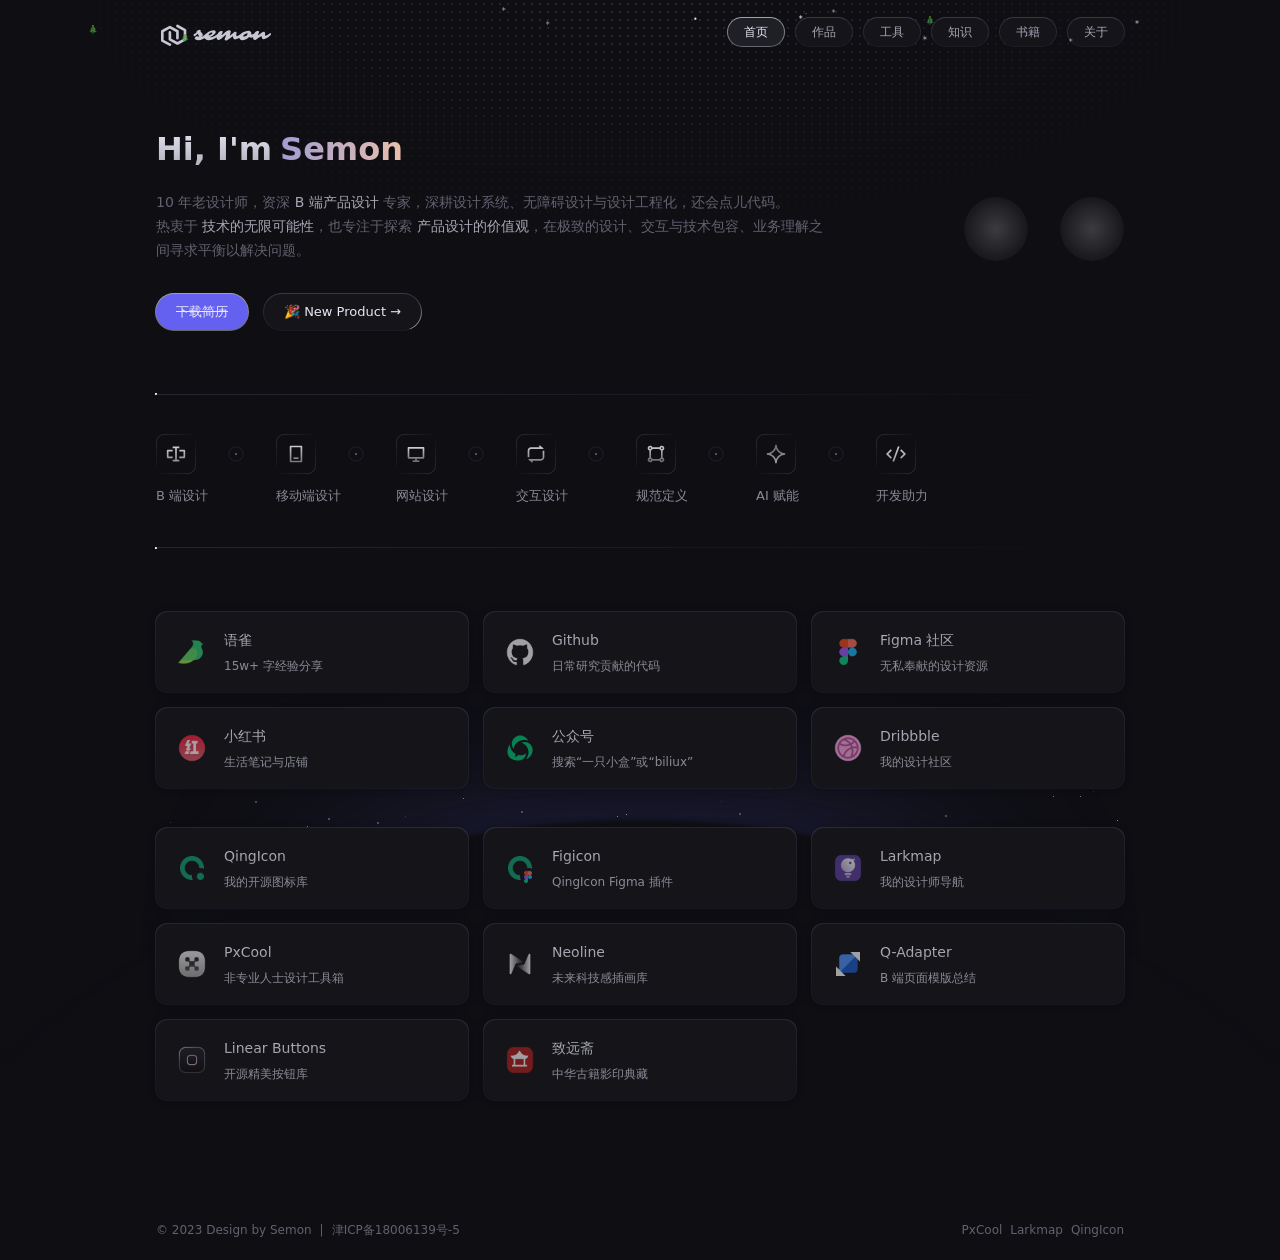
==== index.html @ c7988600 "改了logo" ====
<!DOCTYPE html>
<html lang="zh-CN">

<head>
    <meta charset="UTF-8">
    <meta name="viewport" content="width=device-width, initial-scale=1.0, maximum-scale=1.0, user-scalable=no">
    <meta name="description" content="中国设计师，优秀设计师，设计师个站，设计师个人博客，产品设计师，个人博客个站">
    <meta name="keywords" content="中国设计师，优秀设计师，设计师个站，设计师个人博客，产品设计师，个人博客个站, Semon">
    <meta name="author" content="Semon">
    <title>Semon - Product Designer</title>
    <link rel="stylesheet" href="./css/style.min.css">
    <link rel="stylesheet" href="./css/snow.css">
    <link rel="shortcut icon" href="./assets/public/favicon.svg" />
    <link rel="apple-touch-icon" sizes="180x180" href="./assets/public/apple-touch-icon.png">
    <meta name="apple-mobile-web-app-capable" content="yes">
    <meta name="mobile-web-app-capable" content="yes">
    <meta name="apple-mobile-web-app-title" content="Semon">
    <!-- Google tag (gtag.js) -->
    <script async src="https://www.googletagmanager.com/gtag/js?id=G-YP97QMTS16"></script>
    <script>
        window.dataLayer = window.dataLayer || [];
        function gtag() { dataLayer.push(arguments); }
        gtag('js', new Date());

        gtag('config', 'G-YP97QMTS16');
    </script>
    <script>
        var _hmt = _hmt || [];
        (function () {
            var hm = document.createElement("script");
            hm.src = "https://hm.baidu.com/hm.js?f65882c2c20bc920cff590ff3d2098b8";
            var s = document.getElementsByTagName("script")[0];
            s.parentNode.insertBefore(hm, s);
        })();
    </script>
</head>

<body>
    <canvas class="fireworks"></canvas>
    <div class="head" id="headscrollbg">
        <div class="main">
            <div class="main-left">
                <a href="./index.html" class="logo"><img src="./assets/public/logo_graph.svg" alt="Semon" style="height: 32px; width: auto;"></a>

            </div>
            <div class="menu" id="main-menu">
                <li class="magical btn nav" onclick="window.location.href='./index.html'">首页</li>
                <li class="magical btn" onclick="window.location.href='./work.html'">作品</li>
                <li class="magical btn" onclick="window.location.href='./tool.html'">工具</li>
                <li class="magical btn" onclick="window.location.href='./blog.html'">知识</li>
                <li class="magical btn" onclick="window.location.href='./book.html'">书籍</li>
                <li class="magical btn" onclick="window.location.href='./about.html'">关于</li>
            </div>
            <div class="menu" id="menu-expand">
                <li class="magical btn menu-expand-btn" id="menu-expand-child"><i class="icon menu-icon"></i></li>
            </div>
            <div id="menu-panel">
                <div class="menu-panel-content" id="menu-panel-content"></div>
                <div class="menu-close-btn">
                    <svg width="24" height="24" viewBox="0 0 24 24" fill="none" xmlns="http://www.w3.org/2000/svg">
                        <path
                            d="M10.5858 12L4.29291 18.2929L5.70712 19.7071L12 13.4142L18.2929 19.7071L19.7071 18.2929L13.4142 12L19.7071 5.70712L18.2929 4.29291L12 10.5858L5.70712 4.29291L4.29291 5.70712L10.5858 12Z"
                            fill="#E8E8F6" />
                    </svg>
                </div>
            </div>
        </div>
    </div>
    <div class="index">
        <div class="hello">
            <div class="hello-left">
                <div class="title">
                    <div class="title-hi">Hi, I'm</div>
                    <a class="title-name text-effect">Semon</a>
                </div>
                <!-- <div class="loader"></div> -->
                <div class="hello-introduce">
                    10 年老设计师，资深<span> B 端产品设计 </span>专家，深耕设计系统、无障碍设计与设计工程化，还会点儿代码。<br>热衷于<span> 技术的无限可能性</span>，也专注于探索 <span>产品设计的价值观</span>，在极致的设计、交互与技术包容、业务理解之间寻求平衡以解决问题。
                </div>
                <div class="hello-actions">
                    <div class="magical primary-btn" style="cursor: not-allowed;"><a href="javascript:void (0);" style="text-decoration: line-through; cursor: not-allowed;">下载简历</a><div class="btn-snow"></div></div>
                    <div class="magical btn normal-btn">
                        <a href='https://pxcool.com' target="_blank">🎉 New Product →</a>
                        <div class="glowing-border"></div>
                    </div>
                </div>
            </div>
            <div class="hello-right">
                <div class="eyes-container">
                    <div class="eye eye-pic-one">
                        <div class="pupil"></div>
                    </div>
                    <div class="eye eye-pic-two">
                        <div class="pupil"></div>
                    </div>
                </div>
            </div>
        </div>
        <div class="main-content">
            <div class="power-list-container load-pro">
                <div class="power-list">
                    <div class="power-card load-item">
                        <div class="power-container">
                            <div class="card-img" style="background-image: url('./assets/index/tob.svg')"></div>
                            <div class="title">B 端设计</div>
                        </div>
                        <span class="power-separator"></span>
                    </div>
                    <div class="power-card load-item">
                        <div class="power-container">
                            <div class="card-img" style="background-image: url('./assets/index/app.svg')"></div>
                            <div class="title">移动端设计</div>
                        </div>
                        <span class="power-separator"></span>
                    </div>
                    <div class="power-card load-item">
                        <div class="power-container">
                            <div class="card-img" style="background-image: url('./assets/index/web.svg')"></div>
                            <div class="title">网站设计</div>
                        </div>
                        <span class="power-separator"></span>
                    </div>
                    <div class="power-card load-item">
                        <div class="power-container">
                            <div class="card-img" style="background-image: url('./assets/index/interactive.svg')"></div>
                            <div class="title">交互设计</div>
                        </div>
                        <span class="power-separator"></span>
                    </div>
                    <div class="power-card load-item">
                        <div class="power-container">
                            <div class="card-img" style="background-image: url('./assets/index/assets.svg')"></div>
                            <div class="title">规范定义</div>
                        </div>
                        <span class="power-separator"></span>
                    </div>
                    <div class="power-card load-item">
                        <div class="power-container">
                            <div class="card-img" style="background-image: url('./assets/index/ai.svg')"></div>
                            <div class="title">AI 赋能</div>
                        </div>
                        <span class="power-separator"></span>
                    </div>
                    <div class="power-card load-item">
                        <div class="power-container">
                            <div class="card-img" style="background-image: url('./assets/index/code.svg')"></div>
                            <div class="title">开发助力</div>
                        </div>
                    </div>
                    <div class="power-card sticky-item" id="sticky-item">
                        <div class="loader"></div>
                    </div>
                </div>
            </div>
            <div class="link-list load-pro">
                <div class="magical link-card">
                    <a href="https://www.yuque.com/asorn" target="_blank">
                        <img src="./assets/index/yuque.png" alt="">
                        <div class="info">
                            <div class="info-title">语雀</div>
                            <div class="info-desc">15w+ 字经验分享</div>
                        </div>
                        <div class="icon icon-arrow">
                            <svg xmlns="http://www.w3.org/2000/svg" width="14" height="14" viewBox="0 0 14 14"
                                fill="none">
                                <path
                                    d="M10.55 7.58332H1.16663V6.41665H10.55L7.75415 3.62082L8.5791 2.79587L12.1645 6.3813C12.5062 6.72299 12.5062 7.27701 12.1645 7.61873L8.5791 11.2042L7.75415 10.3792L10.55 7.58332Z"
                                    fill="#B3B3C1"></path>
                            </svg>
                        </div>
                    </a>
                </div>
                <div class="magical link-card">
                    <a href="https://github.com/asorn" target="_blank">
                        <img src="./assets/index/github.png" alt="">
                        <div class="info">
                            <div class="info-title">Github</div>
                            <div class="info-desc">日常研究贡献的代码</div>
                        </div>
                        <div class="icon icon-arrow">
                            <svg xmlns="http://www.w3.org/2000/svg" width="14" height="14" viewBox="0 0 14 14"
                                fill="none">
                                <path
                                    d="M10.55 7.58332H1.16663V6.41665H10.55L7.75415 3.62082L8.5791 2.79587L12.1645 6.3813C12.5062 6.72299 12.5062 7.27701 12.1645 7.61873L8.5791 11.2042L7.75415 10.3792L10.55 7.58332Z"
                                    fill="#B3B3C1"></path>
                            </svg>
                        </div>
                    </a>
                </div>
                <div class="magical link-card">
                    <a href="https://www.figma.com/@asorn" target="_blank">
                        <img src="./assets/index/figma.png" alt="">
                        <div class="info">
                            <div class="info-title">Figma 社区</div>
                            <div class="info-desc">无私奉献的设计资源</div>
                        </div>
                        <div class="icon icon-arrow">
                            <svg xmlns="http://www.w3.org/2000/svg" width="14" height="14" viewBox="0 0 14 14"
                                fill="none">
                                <path
                                    d="M10.55 7.58332H1.16663V6.41665H10.55L7.75415 3.62082L8.5791 2.79587L12.1645 6.3813C12.5062 6.72299 12.5062 7.27701 12.1645 7.61873L8.5791 11.2042L7.75415 10.3792L10.55 7.58332Z"
                                    fill="#B3B3C1"></path>
                            </svg>
                        </div>
                    </a>
                </div>
                <div class="magical link-card">
                    <a href="https://www.xiaohongshu.com/user/profile/58febdab50c4b4527ef0dc09" target="_blank">
                        <img src="./assets/index/xiaohongshu.png" alt="">
                        <div class="info">
                            <div class="info-title">小红书</div>
                            <div class="info-desc">生活笔记与店铺</div>
                        </div>
                        <div class="icon icon-arrow">
                            <svg xmlns="http://www.w3.org/2000/svg" width="14" height="14" viewBox="0 0 14 14"
                                fill="none">
                                <path
                                    d="M10.55 7.58332H1.16663V6.41665H10.55L7.75415 3.62082L8.5791 2.79587L12.1645 6.3813C12.5062 6.72299 12.5062 7.27701 12.1645 7.61873L8.5791 11.2042L7.75415 10.3792L10.55 7.58332Z"
                                    fill="#B3B3C1"></path>
                            </svg>
                        </div>
                    </a>
                </div>
                <div class="magical link-card">
                    <a href="javascript:void(0)">
                        <img src="./assets/index/gongzhonghao.png" alt="">
                        <div class="info">
                            <div class="info-title">公众号</div>
                            <div class="info-desc">搜索“一只小盒”或“biliux”</div>
                        </div>
                        <div class="icon icon-arrow">
                            <svg xmlns="http://www.w3.org/2000/svg" width="14" height="14" viewBox="0 0 14 14"
                                fill="none">
                                <path
                                    d="M10.55 7.58332H1.16663V6.41665H10.55L7.75415 3.62082L8.5791 2.79587L12.1645 6.3813C12.5062 6.72299 12.5062 7.27701 12.1645 7.61873L8.5791 11.2042L7.75415 10.3792L10.55 7.58332Z"
                                    fill="#B3B3C1"></path>
                            </svg>
                        </div>
                    </a>
                </div>
                <div class="magical link-card">
                    <a href="https://dribbble.com/Semon" target="_blank">
                        <img src="./assets/index/dribbble.png" alt="">
                        <div class="info">
                            <div class="info-title">Dribbble</div>
                            <div class="info-desc">我的设计社区</div>
                        </div>
                        <div class="icon icon-arrow">
                            <svg xmlns="http://www.w3.org/2000/svg" width="14" height="14" viewBox="0 0 14 14"
                                fill="none">
                                <path
                                    d="M10.55 7.58332H1.16663V6.41665H10.55L7.75415 3.62082L8.5791 2.79587L12.1645 6.3813C12.5062 6.72299 12.5062 7.27701 12.1645 7.61873L8.5791 11.2042L7.75415 10.3792L10.55 7.58332Z"
                                    fill="#B3B3C1"></path>
                            </svg>
                        </div>
                    </a>
                </div>
            </div>
            <div class="link-list load-pro">
                <div class="magical link-card">
                    <a href="https://qingicon.com/" target="_blank">
                        <img src="./assets/index/qingicon.png" alt="">
                        <div class="info">
                            <div class="info-title">QingIcon</div>
                            <div class="info-desc">我的开源图标库</div>
                        </div>
                        <div class="icon icon-arrow">
                            <svg xmlns="http://www.w3.org/2000/svg" width="14" height="14" viewBox="0 0 14 14"
                                fill="none">
                                <path
                                    d="M10.55 7.58332H1.16663V6.41665H10.55L7.75415 3.62082L8.5791 2.79587L12.1645 6.3813C12.5062 6.72299 12.5062 7.27701 12.1645 7.61873L8.5791 11.2042L7.75415 10.3792L10.55 7.58332Z"
                                    fill="#B3B3C1"></path>
                            </svg>
                        </div>
                    </a>
                </div>
                <div class="magical link-card">
                    <a href="https://www.figma.com/community/plugin/1111565622161029659/figicon" target="_blank">
                        <img src="./assets/index/figicon.png" alt="">
                        <div class="info">
                            <div class="info-title">Figicon</div>
                            <div class="info-desc">QingIcon Figma 插件</div>
                        </div>
                        <div class="icon icon-arrow">
                            <svg xmlns="http://www.w3.org/2000/svg" width="14" height="14" viewBox="0 0 14 14"
                                fill="none">
                                <path
                                    d="M10.55 7.58332H1.16663V6.41665H10.55L7.75415 3.62082L8.5791 2.79587L12.1645 6.3813C12.5062 6.72299 12.5062 7.27701 12.1645 7.61873L8.5791 11.2042L7.75415 10.3792L10.55 7.58332Z"
                                    fill="#B3B3C1"></path>
                            </svg>
                        </div>
                    </a>
                </div>
                <div class="magical link-card">
                    <a href="https://www.larkmap.com/" target="_blank">
                        <img src="./assets/index/larkmap.png" alt="">
                        <div class="info">
                            <div class="info-title">Larkmap</div>
                            <div class="info-desc">我的设计师导航</div>
                        </div>
                        <div class="icon icon-arrow">
                            <svg xmlns="http://www.w3.org/2000/svg" width="14" height="14" viewBox="0 0 14 14"
                                fill="none">
                                <path
                                    d="M10.55 7.58332H1.16663V6.41665H10.55L7.75415 3.62082L8.5791 2.79587L12.1645 6.3813C12.5062 6.72299 12.5062 7.27701 12.1645 7.61873L8.5791 11.2042L7.75415 10.3792L10.55 7.58332Z"
                                    fill="#B3B3C1"></path>
                            </svg>
                        </div>
                    </a>
                </div>
                <div class="magical link-card">
                    <a href="https://www.pxcool.com/" target="_blank">
                        <img src="./assets/index/pxcool.png" alt="">
                        <div class="info">
                            <div class="info-title">PxCool</div>
                            <div class="info-desc">非专业人士设计工具箱</div>
                        </div>
                        <div class="icon icon-arrow">
                            <svg xmlns="http://www.w3.org/2000/svg" width="14" height="14" viewBox="0 0 14 14"
                                fill="none">
                                <path
                                    d="M10.55 7.58332H1.16663V6.41665H10.55L7.75415 3.62082L8.5791 2.79587L12.1645 6.3813C12.5062 6.72299 12.5062 7.27701 12.1645 7.61873L8.5791 11.2042L7.75415 10.3792L10.55 7.58332Z"
                                    fill="#B3B3C1"></path>
                            </svg>
                        </div>
                    </a>
                </div>
                <div class="magical link-card">
                    <a href="https://www.svg.cool/" target="_blank">
                        <img src="./assets/index/neoline.png" alt="">
                        <div class="info">
                            <div class="info-title">Neoline</div>
                            <div class="info-desc">未来科技感插画库</div>
                        </div>
                        <div class="icon icon-arrow">
                            <svg xmlns="http://www.w3.org/2000/svg" width="14" height="14" viewBox="0 0 14 14"
                                fill="none">
                                <path
                                    d="M10.55 7.58332H1.16663V6.41665H10.55L7.75415 3.62082L8.5791 2.79587L12.1645 6.3813C12.5062 6.72299 12.5062 7.27701 12.1645 7.61873L8.5791 11.2042L7.75415 10.3792L10.55 7.58332Z"
                                    fill="#B3B3C1"></path>
                            </svg>
                        </div>
                    </a>
                </div>
                <div class="magical link-card">
                    <a href="https://adapter.biliui.com/" target="_blank">
                        <img src="./assets/index/adapter.png" alt="">
                        <div class="info">
                            <div class="info-title">Q-Adapter</div>
                            <div class="info-desc">B 端页面模版总结</div>
                        </div>
                        <div class="icon icon-arrow">
                            <svg xmlns="http://www.w3.org/2000/svg" width="14" height="14" viewBox="0 0 14 14"
                                fill="none">
                                <path
                                    d="M10.55 7.58332H1.16663V6.41665H10.55L7.75415 3.62082L8.5791 2.79587L12.1645 6.3813C12.5062 6.72299 12.5062 7.27701 12.1645 7.61873L8.5791 11.2042L7.75415 10.3792L10.55 7.58332Z"
                                    fill="#B3B3C1"></path>
                            </svg>
                        </div>
                    </a>
                </div>
                <div class="magical link-card">
                    <a href="https://btn.biliui.com/" target="_blank">
                        <img src="./assets/index/btn.png" alt="">
                        <div class="info">
                            <div class="info-title">Linear Buttons</div>
                            <div class="info-desc">开源精美按钮库</div>
                        </div>
                        <div class="icon icon-arrow">
                            <svg xmlns="http://www.w3.org/2000/svg" width="14" height="14" viewBox="0 0 14 14"
                                fill="none">
                                <path
                                    d="M10.55 7.58332H1.16663V6.41665H10.55L7.75415 3.62082L8.5791 2.79587L12.1645 6.3813C12.5062 6.72299 12.5062 7.27701 12.1645 7.61873L8.5791 11.2042L7.75415 10.3792L10.55 7.58332Z"
                                    fill="#B3B3C1"></path>
                            </svg>
                        </div>
                    </a>
                </div>
                <div class="magical link-card">
                    <a href="https://zyz.biliui.com/" target="_blank">
                        <img src="./assets/index/zhiyuanzhai.png" alt="">
                        <div class="info">
                            <div class="info-title">致远斋</div>
                            <div class="info-desc">中华古籍影印典藏</div>
                        </div>
                        <div class="icon icon-arrow">
                            <svg xmlns="http://www.w3.org/2000/svg" width="14" height="14" viewBox="0 0 14 14"
                                fill="none">
                                <path
                                    d="M10.55 7.58332H1.16663V6.41665H10.55L7.75415 3.62082L8.5791 2.79587L12.1645 6.3813C12.5062 6.72299 12.5062 7.27701 12.1645 7.61873L8.5791 11.2042L7.75415 10.3792L10.55 7.58332Z"
                                    fill="#B3B3C1"></path>
                            </svg>
                        </div>
                    </a>
                </div>
            </div>
        </div>
    </div>
    <div class="footer">
        <div class="footer-content">
            <div class="copyright">
                <div>© 2023 Design by <a href="https://asorn.cn/" target="_blank">Semon</a></div>
                <span>|</span>
                <div class="fillings">
                    <a href="http://beian.miit.gov.cn/" target="_blank">津ICP备18006139号-5</a>
                </div>
            </div>
            <div class="friends">
                <a href="https://www.pxcool.com/" target="_blank">PxCool</a>
                <a href="https://larkmap.com/" target="_blank">Larkmap</a>
                <a href="https://qingicon.com/" target="_blank">QingIcon</a>
            </div>
        </div>
    </div>
    <div class="widget">
        <div class="shape-light"></div>
        <div class="shape-star">
            <div class="rising-stars rising-stars-visible">
                <div style="height:1px;width:1px"></div>
                <div style="height:2px;width:2px"></div>
                <div style="height:1px;width:1px"></div>
            </div>
        </div>
        <div class="shape-earth"></div>
    </div>
    <div class="widget-top"></div>
    <canvas class="snow-canvas" id="snow-canvas"></canvas>
</body>

<script>
    // 首页能力板块滚动指示器

    const stickyItem = document.querySelector('#sticky-item');
    const powerList = document.querySelector('.power-list');

    // 检测容器是否可以滚动
    function checkScroll() {
        // 判断是否滚动到最右侧
        const isAtRight = powerList.scrollLeft + powerList.clientWidth >= powerList.scrollWidth;
        if (isAtRight) {
            // 滚动到最右侧时隐藏 sticky 元素
            stickyItem.style.opacity = 0;
        } else {
            // 向左滚动时显示 sticky 元素
            stickyItem.style.opacity = 1;
        }
    }

    // 检测是否需要显示 sticky 元素
    function checkVisibility() {
        if (powerList.scrollWidth > powerList.clientWidth) {
            // 有滚动条时，显示 sticky 元素
            stickyItem.style.opacity = 1;
        } else {
            // 没有滚动条时，隐藏 sticky 元素
            stickyItem.style.opacity = 0;
        }
    }

    // 监听滚动事件
    powerList.addEventListener('scroll', checkScroll);

    // 监听窗口大小变化事件
    window.addEventListener('resize', () => {
        checkVisibility(); // 检查是否显示 sticky 元素
        checkScroll();     // 检查是否滚动到最右侧
    });

    // 初始检查
    checkVisibility();
    checkScroll();
</script>
<script src="./js/main.min.js"></script>
<script src='./js/anime.js'></script>
<script src='./js/firework.js'></script>
<script src='./js/snow.js'></script>

</html>
---- css/style.min.css ----
*{border:0;margin:0;padding:0;box-sizing:border-box;list-style:none;text-decoration:unset}body{background-color:#0E0E13;color:#E8E8F6;font-family:Roboto, system-ui, -apple-system, "Segoe UI", "Helvetica Neue", Arial, "Liberation Sans", sans-serif, "Apple Color Emoji", "Segoe UI Emoji", "Segoe UI Symbol", "Noto Color Emoji";-webkit-font-smoothing:antialiased;overflow-x:hidden}body.no-scroll{overflow:hidden}.icon{font-size:0}img{display:block}.tag{font-size:12px;line-height:100%;font-weight:500;padding:6px 10px;border-radius:9999px;white-space:nowrap}.fireworks{position:fixed;top:0;left:0;width:100%;height:100%;display:block;z-index:-999}.magical{--circle-size:600px;--inset:1px;--border:12px;position:relative;display:flex;align-items:center;justify-content:center;border-radius:var(--border);background-color:#141419}.magical::before,.magical::after{content:'';position:absolute;width:calc(100% + var(--inset)*2);height:calc(100% + var(--inset)*2);border-radius:var(--border);inset:calc(0 - var(--inset))}.magical::before{background:radial-gradient(var(--circle-size) circle at var(--mouse-x) var(--mouse-y), rgba(255,255,255,0.3), transparent 40%);z-index:-1}.magical::after{background:linear-gradient(180deg, rgba(78,78,100,0.48) 0%, rgba(78,78,100,0.2) 100%);z-index:-2}.magical.show{width:100%;height:100%;position:absolute;border-radius:var(--border);opacity:0;pointer-events:none;background:radial-gradient(var(--circle-size) circle at var(--mouse-x) var(--mouse-y), rgba(255,255,255,0.01), transparent 40%)}.btn{--border:9999px;background-image:radial-gradient(var(--circle-size) circle at var(--mouse-x) var(--mouse-y), rgba(255,255,255,0.06), transparent 40%)}.btn::before{background:radial-gradient(var(--circle-size) circle at var(--mouse-x) var(--mouse-y), rgba(255,255,255,0.4), transparent 40%)}.btn::after{background:linear-gradient(180deg, rgba(78,78,100,0.68) 0%, rgba(78,78,100,0.2) 100%)}.primary-btn{--circle-size:100px;--border:9999px;border-radius:9999px;padding:7px 20px;cursor:pointer;background-color:#6461F1}.primary-btn a{font-size:13px;line-height:22px;font-weight:500;color:#E8E8F6;text-decoration:none}.primary-btn::after{background:linear-gradient(180deg, rgba(232,232,246,0.68) 0%, rgba(232,232,246,0.4) 100%)}.primary-btn:hover::before{background:radial-gradient(var(--circle-size) circle at var(--mouse-x) var(--mouse-y), #fff, transparent 40%)}.normal-btn{--circle-size:100px;--border:9999px;border-radius:9999px;padding:7px 20px;cursor:pointer}.normal-btn a{font-size:13px;line-height:22px;font-weight:500;color:#E8E8F6;text-decoration:none}.btn-s{padding:4px 16px}.btn-s a{font-size:12px;line-height:20px}.text-effect{-webkit-animation:focus-in-expand 0.6s cubic-bezier(0.25, 0.46, 0.45, 0.94) both;animation:focus-in-expand 0.6s cubic-bezier(0.25, 0.46, 0.45, 0.94) both}@-webkit-keyframes focus-in-expand{0%{letter-spacing:-0.5em;-webkit-filter:blur(12px);filter:blur(12px);opacity:0}100%{-webkit-filter:blur(0px);filter:blur(0px);opacity:1}}@keyframes focus-in-expand{0%{letter-spacing:-0.5em;-webkit-filter:blur(12px);filter:blur(12px);opacity:0}100%{-webkit-filter:blur(0px);filter:blur(0px);opacity:1}}.load-pro{opacity:0;transform:translateY(30px);transition:opacity 0.3s ease-out, transform 0.3s ease-out}.load-pro.visible{opacity:1;transform:translateY(0)}.head{position:fixed;padding:0 40px;width:100%;--height:64px;height:var(--height);display:flex;justify-content:center;align-items:center;--mw:968px;transition:all 0.3s ease;flex-direction:column;z-index:100}.head .main{width:100%;display:flex;justify-content:space-between;align-items:center;max-width:var(--mw)}.head .main-left{display:flex;flex-direction:row;justify-content:flex-start;align-items:center;gap:8px}.head .main-left .logo{height:24px}.head .main-left .tag-cooperate{display:flex;flex-direction:row;justify-content:flex-start;align-items:center;gap:8px;cursor:pointer;padding:5px 9px;color:#0E0E13;background:#E8E8F6;box-shadow:0px 2px 16px 0px rgba(255,255,255,0.24);border:1px solid #fff}.head .main-left .tag-cooperate .breath-dot{width:4px;height:4px;border-radius:50%;background-color:#0E0E13;box-shadow:0 0 8px #000;animation:breath 1s infinite alternate}@keyframes breath{0%{transform:scale(1);opacity:0;box-shadow:0 0 4px transparent}100%{transform:scale(1.2);opacity:1;box-shadow:0 0 16px #000}}.head #menu-expand{display:none}.head .menu{display:flex;gap:12px}.head .menu li{font-size:12px;line-height:20px;--circle-size:100px;border-radius:9999px;padding:4px 16px;cursor:pointer;color:#A8A8B6}.head .menu li.nav{font-weight:500;color:#E8E8F6;background-color:#1F1F26}.head .menu li.nav::after{background:linear-gradient(180deg, rgba(232,232,246,0.68) 0%, rgba(232,232,246,0.4) 100%)}.head .menu .menu-expand-btn{padding:7px}.head .menu .menu-expand-btn .menu-icon{width:14px;height:14px}.head .menu .menu-expand-btn .menu-icon::before{content:url(../assets/public/menu_icon.svg)}.head #menu-panel{position:fixed;top:0;left:0;width:calc(100vw);height:calc(100vh);background:rgba(14,14,19,0.98);backdrop-filter:blur(16px);-webkit-backdrop-filter:blur(16px);display:flex;flex-direction:column;justify-content:flex-start;align-items:center;opacity:0;visibility:hidden;transition:opacity 0.3s, visibility 0.3s;padding:64px 40px}.head #menu-panel.active{opacity:1;visibility:visible}.head #menu-panel .menu-panel-content{width:100%;display:grid;grid-template-columns:repeat(auto-fill, minmax(312px, 1fr));gap:16px}.head #menu-panel .menu-panel-content li{font-size:16px;line-height:28px;font-weight:500;color:#E8E8F6;width:100%;background-color:#141419;border-radius:12px;text-align:center;padding:12px 40px;transition:all 0.3s;cursor:pointer}.head #menu-panel .menu-panel-content li:hover{background-color:#1F1F26;transition:all 0.3s}.head #menu-panel .menu-close-btn{position:fixed;top:18px;right:39px;padding:7px;font-size:0;background-color:#6461F1;border-radius:9999px;transition:all .2s;cursor:pointer}.head #menu-panel .menu-close-btn svg{width:14px;height:14px;fill:#E8E8F6}.head #menu-panel .menu-close-btn:hover{transform:scale(1.2);transition:all .2s}.footer{display:flex;justify-content:center;align-items:center;--mw:968px;font-size:12px;line-height:20px;padding:60px 40px 20px 40px;color:#62616F}.footer .main{width:100%;display:flex;justify-content:space-between;align-items:center;max-width:var(--mw)}.footer .footer-content{width:100%;max-width:var(--mw);display:flex;flex-direction:row;justify-content:space-between;align-items:center;gap:4px}.footer .footer-content .copyright{display:flex;flex-direction:row;justify-content:flex-start;align-items:center;gap:8px}.footer .footer-content .friends{display:flex;flex-direction:row;justify-content:flex-start;align-items:center;gap:8px}.footer .footer-content a{transition:color .15s ease-in;color:#62616F}.footer .footer-content a:hover{color:#6461F1}.widget{display:flex;justify-content:center;align-items:center;--mw:968px}.widget .main{width:100%;display:flex;justify-content:space-between;align-items:center;max-width:var(--mw)}.widget .shape-light{z-index:-99;position:fixed;bottom:-180px;width:600px;height:200px;border-radius:9999px;background:rgba(100,97,241,0.4);filter:blur(100px)}.widget .shape-star{position:fixed;z-index:-98;bottom:0;height:150px;width:var(--mw);-webkit-mask-image:linear-gradient(180deg, rgba(217,217,217,0) 0%, rgba(217,217,217,0.8) 25%, #d9d9d9 50%, rgba(217,217,217,0.8) 75%, rgba(217,217,217,0) 100%);mask-image:linear-gradient(180deg, rgba(217,217,217,0) 0%, rgba(217,217,217,0.8) 25%, #d9d9d9 50%, rgba(217,217,217,0.8) 75%, rgba(217,217,217,0) 100%);-webkit-mask-size:cover;mask-size:cover}@keyframes risingStarsAnination{0%{transform:translateZ(0) translateY(0)}to{transform:translateZ(0) translateY(-2000px)}}.widget .shape-star .rising-stars{opacity:.7;pointer-events:none}.widget .shape-star .rising-stars div{background:transparent;border-radius:50%}.widget .shape-star .rising-stars div:nth-child(1){animation-duration:100s !important;box-shadow:136px 13273px #fff, 347px 1735px #fff, 813px 1674px #fff, 1949px 440px #fff, 1440px 41px #fff, 437px 1122px #fff, 406px 430px #fff, 1014px 25px #fff, 1330px 1616px #fff, 1636px 1496px #fff, 1358px 800px #fff, 48px 857px #fff, 900px 1821px #fff, 906px 1975px #fff, 832px 163px #fff, 1911px 1480px #fff, 576px 523px #fff, 783px 1435px #fff, 738px 1712px #fff, 1822px 193px #fff, 1168px 1172px #fff, 480px 687px #fff, 798px 337px #fff, 1747px 824px #fff, 1296px 1690px #fff, 1277px 1786px #fff, 1941px 1271px #fff, 1925px 784px #fff, 400px 1302px #fff, 112px 882px #fff, 1008px 1624px #fff, 55px 1604px #fff, 1143px 1555px #fff, 1354px 1344px #fff, 1687px 601px #fff, 651px 617px #fff, 984px 1737px #fff, 505px 1689px #fff, 634px 1460px #fff, 770px 827px #fff, 315px 833px #fff, 192px 1677px #fff, 1324px 580px #fff, 1862px 1217px #fff, 157px 1255px #fff, 1265px 1949px #fff, 259px 482px #fff, 1925px 39px #fff, 1823px 1401px #fff, 172px 1227px #fff, 1120px 662px #fff, 621px 681px #fff, 959px 1389px #fff, 370px 367px #fff, 1629px 754px #fff, 117px 756px #fff, 415px 19px #fff, 1158px 1227px #fff, 36px 322px #fff, 315px 1172px #fff, 1156px 1010px #fff, 758px 828px #fff, 1576px 1585px #fff, 725px 1487px #fff, 1987px 1199px #fff, 832px 827px #fff, 1162px 92px #fff, 103px 1868px #fff, 588px 198px #fff, 695px 984px #fff, 1256px 1513px #fff, 29px 924px #fff, 1991px 1022px #fff, 317px 932px #fff, 114px 1610px #fff, 1073px 1420px #fff, 1161px 1045px #fff, 684px 312px #fff, 250px 419px #fff, 151px 76px #fff, 1228px 400px #fff, 1381px 202px #fff, 1210px 207px #fff, 951px 1633px #fff, 1585px 1768px #fff, 1187px 1462px #fff, 231px 1455px #fff, 1457px 1778px #fff, 1604px 75px #fff, 1952px 1575px #fff, 1870px 10px #fff, 1240px 1824px #fff, 591px 554px #fff, 1696px 112px #fff, 1618px 662px #fff, 860px 1971px #fff, 899px 1140px #fff, 1334px 285px #fff, 1051px 732px #fff, 267px 1737px #fff, 1363px 965px #fff, 1829px 1718px #fff, 1966px 1063px #fff, 979px 1908px #fff, 1654px 1085px #fff, 416px 1055px #fff, 1758px 576px #fff, 1604px 720px #fff, 840px 143px #fff, 852px 1385px #fff, 411px 1808px #fff, 992px 28px #fff, 1461px 122px #fff, 1110px 671px #fff, 221px 1734px #fff, 1886px 1139px #fff, 1963px 1765px #fff, 406px 456px #fff, 461px 1710px #fff, 524px 1305px #fff, 905px 1265px #fff, 731px 126px #fff, 1748px 186px #fff, 759px 1511px #fff, 1502px 1174px #fff, 163px 1326px #fff, 1236px 416px #fff, 963px 1543px #fff, 509px 373px #fff, 1965px 942px #fff, 1621px 1614px #fff, 211px 515px #fff, 1064px 990px #fff, 475px 715px #fff, 1977px 366px #fff, 1480px 1801px #fff, 693px 701px #fff, 944px 628px #fff, 1870px 1324px #fff, 1745px 442px #fff, 753px 1087px #fff, 1639px 620px #fff, 1838px 1570px #fff, 1945px 1028px #fff, 1692px 1037px #fff, 276px 440px #fff, 668px 1787px #fff, 440px 1541px #fff, 1493px 199px #fff, 1930px 1584px #fff, 1856px 700px #fff, 1161px 682px #fff, 1671px 664px #fff, 286px 1182px #fff, 1933px 1388px #fff, 743px 1367px #fff, 849px 1823px #fff, 136px 25px #fff, 568px 102px #fff, 659px 687px #fff, 27px 211px #fff, 1980px 602px #fff, 383px 176px #fff, 1124px 470px #fff, 1143px 100px #fff, 1744px 1751px #fff, 689px 614px #fff, 596px 1867px #fff, 710px 883px #fff, 637px 202px #fff, 1372px 962px #fff, 1595px 1650px #fff, 1491px 1428px #fff, 873px 235px #fff, 1127px 582px #fff, 700px 140px #fff, 1470px 1395px #fff, 1133px 1532px #fff, 1736px 1749px #fff, 1841px 228px #fff, 529px 1790px #fff, 1084px 1246px #fff, 1365px 230px #fff, 529px 304px #fff, 528px 1689px #fff, 1549px 1892px #fff, 975px 1315px #fff, 1924px 1909px #fff, 423px 115px #fff, 1198px 432px #fff, 1081px 956px #fff, 1890px 1360px #fff, 872px 535px #fff, 781px 630px #fff, 1010px 197px #fff, 651px 125px #fff, 1569px 1159px #fff, 233px 759px #fff, 372px 139px #fff, 742px 1233px #fff, 302px 1514px #fff, 1159px 879px #fff, 1536px 213px #fff, 1212px 49px #fff, 897px 1653px #fff, 1735px 765px #fff, 1086px 410px #fff, 609px 1933px #fff, 127px 172px #fff, 179px 1873px #fff, 584px 299px #fff, 861px 1050px #fff, 400px 234px #fff, 1401px 806px #fff, 1086px 47px #fff, 1735px 1844px #fff, 1874px 1698px #fff, 975px 720px #fff, 164px 845px #fff, 461px 66px #fff, 894px 1102px #fff, 151px 1968px #fff, 258px 1303px #fff, 366px 593px #fff, 390px 1023px #fff, 1296px 661px #fff, 308px 285px #fff, 554px 1926px #fff, 1409px 527px #fff, 1661px 316px #fff, 101px 439px #fff, 1051px 1323px #fff, 1144px 1541px #fff, 479px 16px #fff, 1172px 911px #fff, 1087px 1807px #fff, 1699px 628px #fff, 1859px 1056px #fff, 571px 1977px #fff, 137px 1578px #fff, 906px 847px #fff, 1071px 430px #fff, 212px 323px #fff, 353px 276px #fff, 680px 316px #fff, 1781px 1151px #fff, 137px 1426px #fff, 1270px 1679px #fff, 696px 220px #fff, 587px 184px #fff, 704px 795px #fff, 1646px 907px #fff, 1546px 11px #fff, 369px 1976px #fff, 1199px 815px #fff, 290px 913px #fff, 159px 1921px #fff, 955px 1406px #fff, 748px 1132px #fff, 1388px 1674px #fff, 1390px 1925px #fff, 961px 70px #fff, 1015px 927px #fff, 470px 64px #fff, 1125px 684px #fff, 615px 1839px #fff, 1318px 1437px #fff, 1338px 1130px #fff, 295px 1857px #fff, 1656px 1208px #fff, 1550px 1250px #fff, 595px 1523px #fff, 943px 1812px #fff, 976px 1048px #fff, 175px 1883px #fff, 641px 1066px #fff, 1115px 758px #fff, 1726px 1072px #fff, 1403px 1085px #fff, 1601px 935px #fff, 221px 877px #fff, 1318px 1484px #fff, 1382px 1995px #fff, 737px 1875px #fff, 772px 1635px #fff, 869px 1654px #fff, 1179px 18px #fff, 518px 695px #fff, 691px 1963px #fff, 1290px 1259px #fff, 121px 1616px #fff, 531px 1751px #fff, 538px 968px #fff, 1492px 1387px #fff, 848px 1586px #fff, 665px 1946px #fff, 307px 984px #fff, 593px 1790px #fff, 282px 981px #fff, 1383px 1886px #fff, 1220px 1353px #fff, 537px 1893px #fff, 1228px 1085px #fff, 1415px 532px #fff, 660px 982px #fff, 308px 1837px #fff, 1644px 694px #fff, 1137px 296px #fff, 1010px 450px #fff, 1405px 1366px #fff, 1823px 1910px #fff, 623px 1983px #fff, 585px 716px #fff, 1521px 888px #fff, 334px 1235px #fff, 989px 1957px #fff, 1055px 1917px #fff, 1012px 1921px #fff, 502px 793px #fff, 362px 394px #fff, 437px 1451px #fff, 49px 1224px #fff, 1883px 326px #fff, 235px 1679px #fff, 355px 1148px #fff, 204px 907px #fff, 1405px 851px #fff, 404px 986px #fff, 126px 239px #fff, 1311px 1960px #fff, 1178px 804px #fff, 692px 1467px #fff, 523px 1043px #fff, 259px 1128px #fff, 940px 229px #fff, 733px 590px #fff, 845px 1397px #fff, 64px 383px #fff, 220px 1136px #fff, 307px 48px #fff, 1996px 1239px #fff, 495px 322px #fff, 1245px 1786px #fff, 392px 26px #fff, 1053px 835px #fff, 68px 296px #fff, 1165px 63px #fff, 1992px 584px #fff, 1947px 881px #fff, 1012px 205px #fff, 419px 1901px #fff, 91px 667px #fff, 558px 1692px #fff, 129px 252px #fff, 369px 428px #fff, 241px 1865px #fff, 289px 1345px #fff, 1591px 1655px #fff, 29px 585px #fff, 489px 885px #fff, 342px 307px #fff, 589px 658px #fff, 1069px 348px #fff, 355px 690px #fff, 1141px 483px #fff, 299px 1211px #fff, 217px 1040px #fff, 266px 524px #fff, 1151px 304px #fff, 777px 1096px #fff, 1166px 1726px #fff, 1332px 819px #fff, 986px 1727px #fff, 87px 1949px #fff, 1962px 83px #fff, 133px 708px #fff, 1603px 504px #fff, 487px 1316px #fff, 216px 863px #fff, 877px 162px #fff, 1234px 1181px #fff, 1102px 1118px #fff, 509px 475px #fff, 621px 935px #fff, 658px 589px #fff, 665px 1606px #fff, 878px 1542px #fff, 864px 882px #fff, 1070px 1310px #fff, 1983px 1146px #fff, 1673px 1885px #fff, 1008px 351px #fff, 1896px 494px #fff, 1523px 1071px #fff, 1424px 773px #fff, 1077px 571px #fff, 281px 602px #fff, 19px 1135px #fff, 852px 1826px #fff, 1114px 1291px #fff, 956px 257px #fff, 1956px 1188px #fff, 1779px 284px #fff, 204px 613px #fff, 1892px 1213px #fff, 1787px 1914px #fff, 1732px 695px #fff, 1497px 375px #fff, 1266px 1719px #fff, 1668px 1242px #fff, 931px 147px #fff, 399px 1359px #fff, 1626px 518px #fff, 840px 1495px #fff, 145px 926px #fff, 924px 46px #fff, 1907px 1649px #fff, 953px 1435px #fff, 1530px 373px #fff, 320px 1346px #fff, 1007px 581px #fff, 897px 46px #fff, 926px 1693px #fff, 1187px 370px #fff, 69px 939px #fff, 64px 1548px #fff, 66px 491px #fff, 1871px 676px #fff, 1240px 722px #fff, 1223px 216px #fff, 1743px 1566px #fff, 1901px 1944px #fff, 918px 583px #fff, 285px 601px #fff, 1303px 263px #fff, 1156px 1288px #fff, 1897px 61px #fff, 463px 1533px #fff, 98px 1153px #fff, 1430px 1811px #fff, 304px 651px #fff, 722px 260px #fff, 219px 1577px #fff, 157px 112px #fff, 1146px 1534px #fff, 972px 230px #fff, 529px 962px #fff, 91px 947px #fff, 410px 1245px #fff, 1556px 586px #fff, 591px 1038px #fff, 1571px 892px #fff, 236px 1129px #fff, 976px 1915px #fff, 903px 590px #fff, 939px 521px #fff, 697px 859px #fff, 1192px 71px #fff, 614px 366px #fff, 1197px 1094px #fff, 1433px 839px #fff, 1689px 1700px #fff, 1023px 1084px #fff, 176px 1110px #fff, 12px 830px #fff, 1880px 1619px #fff, 1914px 994px #fff, 218px 987px #fff, 1585px 517px #fff, 1837px 502px #fff, 1878px 1043px #fff, 30px 837px #fff, 1582px 1999px #fff, 1698px 940px #fff, 613px 266px #fff, 1628px 29px #fff, 1113px 180px #fff, 239px 269px #fff, 1903px 449px #fff, 1788px 1095px #fff, 51px 1761px #fff, 421px 1073px #fff, 353px 292px #fff, 1612px 749px #fff, 986px 601px #fff, 450px 343px #fff, 1386px 1341px #fff, 204px 848px #fff, 1527px 110px #fff, 379px 1993px #fff, 820px 1197px #fff, 279px 1804px #fff, 160px 1801px #fff, 1475px 1135px #fff, 1374px 1626px #fff, 873px 1542px #fff, 1637px 1435px #fff, 470px 1761px #fff, 628px 919px #fff, 628px 574px #fff}.widget .shape-star .rising-stars div:nth-child(2){animation-duration:150s !important;box-shadow:1046px 2770px #fff, 584px 202px #fff, 195px 1038px #fff, 84px 741px #fff, 466px 961px #fff, 192px 609px #fff, 704px 571px #fff, 1498px 1059px #fff, 21px 1214px #fff, 643px 408px #fff, 848px 514px #fff, 420px 1928px #fff, 866px 698px #fff, 1071px 119px #fff, 1284px 570px #fff, 907px 89px #fff, 1990px 137px #fff, 768px 1886px #fff, 1602px 623px #fff, 223px 255px #fff, 1224px 1955px #fff, 1216px 1001px #fff, 817px 1781px #fff, 1586px 684px #fff, 221px 71px #fff, 1885px 1713px #fff, 1441px 15px #fff, 1946px 1649px #fff, 437px 1773px #fff, 1831px 657px #fff, 1230px 220px #fff, 906px 1681px #fff, 906px 184px #fff, 1689px 859px #fff, 1655px 564px #fff, 1900px 1354px #fff, 378px 1964px #fff, 985px 1685px #fff, 1357px 999px #fff, 1518px 1502px #fff, 1068px 338px #fff, 920px 1753px #fff, 1589px 1108px #fff, 1212px 1920px #fff, 199px 596px #fff, 172px 67px #fff, 1104px 797px #fff, 682px 571px #fff, 228px 1285px #fff, 401px 751px #fff, 558px 1703px #fff, 1382px 736px #fff, 463px 1746px #fff, 579px 1384px #fff, 208px 1771px #fff, 290px 881px #fff, 408px 1189px #fff, 1024px 768px #fff, 247px 282px #fff, 1254px 1274px #fff, 592px 1785px #fff, 460px 914px #fff, 275px 429px #fff, 991px 93px #fff, 1961px 429px #fff, 998px 1797px #fff, 1363px 1258px #fff, 1387px 611px #fff, 1850px 482px #fff, 401px 482px #fff, 899px 966px #fff, 1424px 1844px #fff, 1555px 1899px #fff, 625px 506px #fff, 41px 219px #fff, 958px 1518px #fff, 1894px 717px #fff, 1207px 807px #fff, 183px 614px #fff, 1146px 467px #fff, 349px 1521px #fff, 587px 1330px #fff, 940px 1640px #fff, 1167px 1990px #fff, 1728px 1870px #fff, 88px 336px #fff, 1326px 944px #fff, 1103px 117px #fff, 1531px 1508px #fff, 588px 1497px #fff, 1193px 1036px #fff, 475px 345px #fff, 775px 731px #fff, 1189px 411px #fff, 1657px 108px #fff, 828px 1788px #fff, 622px 357px #fff, 1441px 1292px #fff, 1332px 361px #fff, 979px 376px #fff, 504px 412px #fff, 1470px 290px #fff, 1422px 1637px #fff, 911px 1694px #fff, 1304px 1729px #fff, 1378px 890px #fff, 181px 1238px #fff, 166px 1011px #fff, 570px 823px #fff, 1842px 771px #fff, 1495px 189px #fff, 324px 1077px #fff, 850px 883px #fff, 1718px 1273px #fff, 1559px 215px #fff, 425px 254px #fff, 114px 1855px #fff, 1425px 253px #fff, 1327px 477px #fff, 1644px 234px #fff, 851px 1060px #fff, 384px 1151px #fff, 78px 433px #fff, 269px 847px #fff, 11px 1426px #fff, 1583px 31px #fff, 1067px 48px #fff, 1532px 544px #fff, 1418px 923px #fff, 1609px 1733px #fff, 96px 1597px #fff, 1818px 421px #fff, 1059px 181px #fff, 156px 1830px #fff, 1565px 11px #fff, 989px 287px #fff, 827px 459px #fff, 1730px 1155px #fff, 688px 939px #fff, 694px 6px #fff, 360px 1041px #fff, 1230px 1560px #fff, 1228px 1637px #fff, 207px 460px #fff, 1869px 627px #fff, 69px 872px #fff, 438px 154px #fff, 217px 721px #fff, 141px 678px #fff, 606px 1622px #fff, 1836px 1505px #fff, 568px 1817px #fff, 1692px 901px #fff, 1726px 1257px #fff, 272px 77px #fff, 1327px 405px #fff, 833px 628px #fff, 974px 782px #fff, 828px 1085px #fff, 1516px 57px #fff, 1432px 279px #fff, 1308px 608px #fff, 419px 1365px #fff, 989px 1354px #fff, 343px 557px #fff, 1787px 1617px #fff, 609px 281px #fff, 397px 635px #fff, 330px 1483px #fff, 1039px 1891px #fff, 623px 390px #fff, 849px 1113px #fff, 774px 1584px #fff, 339px 1374px #fff, 910px 294px #fff, 348px 1997px #fff, 961px 1571px #fff, 108px 1103px #fff, 761px 1908px #fff, 1612px 1543px #fff, 1978px 1013px #fff, 1420px 170px #fff, 250px 157px #fff, 760px 804px #fff, 503px 1240px #fff, 913px 1425px #fff, 694px 541px #fff, 999px 1757px #fff, 1792px 865px #fff, 521px 1962px #fff, 892px 1943px #fff, 1266px 744px #fff, 1315px 121px #fff, 957px 1880px #fff, 1387px 334px #fff, 101px 132px #fff, 760px 1557px #fff, 1100px 112px #fff, 879px 173px #fff, 1712px 1707px #fff, 888px 28px #fff, 33px 1189px #fff, 1316px 1591px #fff, 254px 1751px #fff, 494px 1485px #fff, 1654px 782px #fff, 1983px 693px #fff, 754px 1919px #fff, 1116px 85px #fff, 1417px 634px #fff, 343px 657px #fff, 481px 1867px #fff, 805px 1831px #fff, 213px 1734px #fff, 1305px 225px #fff, 1158px 1852px #fff, 1335px 1897px #fff, 995px 514px #fff, 1297px 1704px #fff, 732px 25px #fff, 1190px 1980px #fff, 515px 1537px #fff, 1675px 639px #fff, 1693px 1862px #fff, 417px 1885px #fff, 1303px 1332px #fff, 1422px 259px #fff, 1176px 1403px #fff, 1477px 980px #fff, 1960px 461px #fff, 99px 980px #fff, 1139px 418px #fff, 1357px 487px #fff, 1009px 1329px #fff, 293px 355px #fff, 301px 464px #fff, 222px 138px #fff, 307px 265px #fff, 989px 856px #fff, 182px 1885px #fff, 1064px 1909px #fff, 885px 155px #fff, 403px 166px #fff, 1540px 1180px #fff, 310px 1519px #fff, 777px 496px #fff, 664px 1389px #fff, 1950px 758px #fff, 63px 1412px #fff, 1247px 1151px #fff, 365px 60px #fff, 1793px 502px #fff, 533px 320px #fff, 927px 766px #fff, 206px 340px #fff, 1261px 292px #fff, 1908px 1564px #fff, 99px 50px #fff, 1693px 1858px #fff, 641px 1034px #fff, 1063px 453px #fff, 1973px 163px #fff, 712px 600px #fff, 264px 1682px #fff, 1686px 289px #fff, 1305px 745px #fff, 30px 349px #fff, 649px 1772px #fff, 1032px 141px #fff, 204px 1345px #fff, 46px 289px #fff, 173px 466px #fff, 1369px 1116px #fff, 528px 196px #fff, 1355px 1117px #fff, 1344px 1192px #fff, 220px 304px #fff, 1816px 1984px #fff, 1903px 683px #fff, 389px 934px #fff, 79px 1352px #fff, 1317px 1295px #fff, 1169px 1389px #fff, 1061px 914px #fff, 1777px 1736px #fff, 1859px 286px #fff, 1479px 569px #fff, 930px 1613px #fff, 1892px 682px #fff, 867px 1193px #fff, 40px 1606px #fff, 624px 1860px #fff, 1829px 1897px #fff, 1891px 1944px #fff, 1633px 1642px #fff, 71px 627px #fff, 1334px 1548px #fff, 1461px 1437px #fff, 220px 547px #fff, 334px 907px #fff, 1512px 34px #fff, 789px 64px #fff, 190px 1169px #fff, 358px 22px #fff, 438px 115px #fff, 1576px 248px #fff, 117px 836px #fff, 957px 1773px #fff, 213px 1553px #fff, 1211px 1094px #fff, 1768px 1569px #fff, 541px 725px #fff, 1027px 1196px #fff, 996px 677px #fff, 1406px 1504px #fff, 707px 1457px #fff, 1704px 445px #fff, 1403px 1557px #fff, 1743px 223px #fff, 1866px 1923px #fff, 1137px 762px #fff, 1566px 1760px #fff, 1289px 1717px #fff, 1397px 634px #fff, 1286px 516px #fff, 1179px 1503px #fff, 1143px 1306px #fff, 489px 1107px #fff, 1663px 145px #fff, 1553px 1813px #fff, 1611px 1558px #fff, 969px 946px #fff, 243px 25px #fff, 518px 117px #fff, 1510px 12px #fff, 1461px 1296px #fff, 453px 697px #fff, 726px 1082px #fff, 1727px 410px #fff, 1242px 1258px #fff, 1847px 1331px #fff, 1746px 1023px #fff, 972px 1887px #fff, 704px 453px #fff, 424px 993px #fff, 1437px 797px #fff, 1947px 235px #fff, 916px 1060px #fff, 1034px 1354px #fff, 723px 1738px #fff, 447px 1609px #fff, 167px 780px #fff, 462px 1224px #fff, 704px 1676px #fff, 1880px 495px #fff, 665px 1497px #fff, 773px 1221px #fff, 471px 771px #fff, 549px 221px #fff, 846px 242px #fff, 638px 300px #fff, 75px 492px #fff, 856px 1803px #fff, 1605px 1288px #fff, 740px 11px #fff, 1009px 1229px #fff, 650px 1734px #fff, 565px 1651px #fff, 1314px 949px #fff, 852px 1135px #fff, 1742px 360px #fff, 512px 487px #fff, 965px 1638px #fff, 619px 1818px #fff, 982px 838px #fff, 36px 1269px #fff, 14px 542px #fff, 1913px 1614px #fff, 1231px 1455px #fff, 950px 1539px #fff, 1599px 124px #fff, 854px 661px #fff, 45px 810px #fff, 1098px 425px #fff, 1088px 579px #fff, 100px 673px #fff, 1729px 1110px #fff, 35px 507px #fff, 435px 708px #fff, 893px 127px #fff, 953px 1523px #fff, 1067px 1352px #fff, 1806px 376px #fff, 738px 1173px #fff, 676px 1910px #fff, 405px 805px #fff, 1289px 1838px #fff, 1794px 677px #fff, 1727px 1763px #fff, 729px 181px #fff, 417px 1509px #fff, 402px 867px #fff, 1047px 1577px #fff, 1748px 619px #fff, 815px 156px #fff, 1668px 13px #fff, 285px 1014px #fff, 499px 1355px #fff, 384px 819px #fff, 364px 1484px #fff, 968px 534px #fff, 1935px 1915px #fff, 662px 870px #fff, 1837px 1960px #fff, 1063px 1369px #fff, 388px 271px #fff, 1406px 1113px #fff, 1909px 897px #fff, 506px 101px #fff, 680px 1579px #fff, 1908px 1476px #fff, 1065px 1308px #fff, 892px 1806px #fff, 1303px 1738px #fff, 1112px 935px #fff, 1112px 354px #fff, 799px 1222px #fff, 1131px 1922px #fff, 341px 1281px #fff, 744px 298px #fff, 1519px 698px #fff, 934px 1143px #fff, 989px 584px #fff, 1250px 161px #fff, 49px 1336px #fff, 1154px 1944px #fff, 260px 1720px #fff, 243px 963px #fff, 1336px 834px #fff, 1373px 578px #fff, 1624px 146px #fff, 493px 141px #fff, 991px 1986px #fff, 715px 465px #fff, 1380px 373px #fff, 1134px 284px #fff, 1469px 1534px #fff, 1074px 1672px #fff, 836px 1225px #fff, 1115px 1213px #fff, 500px 509px #fff, 350px 817px #fff, 1352px 1204px #fff, 530px 786px #fff, 53px 906px #fff, 414px 601px #fff, 977px 552px #fff, 447px 196px #fff, 67px 548px #fff, 837px 399px #fff, 1786px 792px #fff, 1681px 1843px #fff, 1695px 847px #fff, 726px 768px #fff, 667px 1145px #fff, 382px 395px #fff, 502px 1182px #fff, 1930px 100px #fff, 492px 1356px #fff, 221px 977px #fff, 998px 848px #fff, 482px 531px #fff, 497px 239px #fff, 1795px 681px #fff, 1721px 1218px #fff, 521px 349px #fff, 1573px 1747px #fff, 294px 1103px #fff, 39px 235px #fff, 1502px 1754px #fff, 1918px 1587px #fff, 1448px 604px #fff, 583px 62px #fff, 790px 1923px #fff, 510px 344px #fff, 165px 1091px #fff, 1474px 1639px #fff, 1577px 1452px #fff, 1017px 99px #fff, 1547px 679px #fff, 852px 1216px #fff, 83px 1818px #fff, 1240px 1423px #fff, 1122px 1475px #fff, 418px 230px #fff, 1989px 1326px #fff, 1828px 1633px #fff, 1412px 373px #fff, 685px 1113px #fff, 1909px 1468px #fff;opacity:.5}.widget .shape-star .rising-stars div:nth-child(3){animation-duration:200s !important;box-shadow:1858px 10327px #fff, 1161px 1700px #fff, 271px 1050px #fff, 1378px 1738px #fff, 1479px 1467px #fff, 1866px 1558px #fff, 802px 12px #fff, 1322px 341px #fff, 1593px 1458px #fff, 1500px 710px #fff, 1933px 1717px #fff, 487px 1255px #fff, 1547px 240px #fff, 1460px 931px #fff, 1725px 1308px #fff, 69px 335px #fff, 802px 1969px #fff, 1621px 1871px #fff, 1553px 113px #fff, 1166px 124px #fff, 1987px 79px #fff, 180px 1271px #fff, 466px 765px #fff, 129px 1528px #fff, 73px 117px #fff, 1836px 1944px #fff, 335px 125px #fff, 145px 364px #fff, 1864px 1974px #fff, 525px 559px #fff, 865px 876px #fff, 1097px 828px #fff, 1544px 1001px #fff, 1362px 411px #fff, 1218px 312px #fff, 185px 1270px #fff, 1273px 493px #fff, 1241px 1593px #fff, 1410px 1164px #fff, 398px 1009px #fff, 1700px 570px #fff, 1985px 937px #fff, 706px 958px #fff, 651px 1650px #fff, 765px 1675px #fff, 1557px 316px #fff, 779px 1365px #fff, 1150px 581px #fff, 251px 1600px #fff, 1244px 906px #fff, 912px 1051px #fff, 733px 1393px #fff, 1081px 847px #fff, 592px 420px #fff, 1820px 736px #fff, 912px 807px #fff, 1925px 711px #fff, 1862px 1277px #fff, 985px 1024px #fff, 162px 1318px #fff, 1714px 559px #fff, 1588px 1205px #fff, 763px 955px #fff, 1760px 1228px #fff, 756px 1980px #fff, 1119px 382px #fff, 1887px 1961px #fff, 1869px 798px #fff, 1105px 800px #fff, 1110px 1166px #fff, 1669px 1354px #fff, 1014px 128px #fff, 290px 692px #fff, 1666px 102px #fff, 249px 559px #fff, 1874px 1811px #fff, 1998px 1676px #fff, 1728px 1882px #fff, 1730px 736px #fff, 890px 426px #fff, 1388px 1047px #fff, 701px 374px #fff, 1542px 1736px #fff, 781px 163px #fff, 791px 809px #fff, 1649px 438px #fff, 1094px 1475px #fff, 241px 382px #fff, 1632px 1472px #fff, 62px 1676px #fff, 1154px 909px #fff, 501px 1121px #fff, 886px 526px #fff, 1587px 1752px #fff, 1247px 131px #fff, 1800px 242px #fff, 590px 1059px #fff, 837px 1819px #fff, 281px 1355px #fff, 161px 1898px #fff, 1465px 371px #fff, 1578px 823px #fff, 877px 1360px #fff, 276px 1713px #fff, 296px 522px #fff, 804px 173px #fff, 1793px 617px #fff, 1622px 1824px #fff, 237px 1068px #fff, 1933px 545px #fff, 1543px 1870px #fff, 884px 578px #fff, 125px 250px #fff, 986px 882px #fff, 1400px 1211px #fff, 570px 1508px #fff, 1449px 115px #fff, 726px 914px #fff, 1499px 1532px #fff, 1308px 968px #fff, 1876px 630px #fff, 843px 606px #fff, 144px 1085px #fff, 878px 1315px #fff, 1779px 1571px #fff, 1145px 1510px #fff, 1368px 1857px #fff, 852px 627px #fff, 1680px 641px #fff, 1652px 1798px #fff, 1303px 1056px #fff, 1391px 45px #fff, 365px 972px #fff, 1031px 1860px #fff, 1806px 1213px #fff, 1249px 233px #fff, 1126px 1513px #fff, 1921px 1055px #fff, 1490px 1176px #fff, 641px 1781px #fff, 1640px 854px #fff, 542px 1083px #fff, 106px 679px #fff, 1423px 857px #fff, 1254px 781px #fff, 1775px 950px #fff, 681px 239px #fff, 756px 478px #fff, 1199px 973px #fff, 346px 1704px #fff, 421px 911px #fff, 339px 1168px #fff, 586px 1762px #fff, 801px 274px #fff, 1901px 1693px #fff, 914px 1706px #fff, 976px 1023px #fff, 787px 802px #fff, 1057px 1614px #fff, 438px 173px #fff, 56px 1526px #fff, 258px 1960px #fff, 1756px 4px #fff, 434px 1702px #fff, 1590px 1362px #fff, 607px 1053px #fff, 1510px 1225px #fff, 683px 262px #fff, 184px 1205px #fff, 1579px 891px #fff, 131px 1755px #fff, 1929px 761px #fff, 1867px 1152px #fff, 1875px 280px #fff, 271px 1683px #fff, 671px 1224px #fff, 1836px 1011px #fff, 1323px 1211px #fff, 1149px 1503px #fff, 57px 1496px #fff, 149px 647px #fff, 1927px 142px #fff, 381px 1755px #fff, 265px 1660px #fff, 322px 1161px #fff, 946px 304px #fff, 1616px 1035px #fff, 1283px 1371px #fff, 1232px 1532px #fff, 1869px 387px #fff, 1101px 1882px #fff, 1428px 1762px #fff, 1666px 620px #fff, 444px 739px #fff, 1525px 1091px #fff, 1372px 1186px #fff, 1733px 898px #fff, 1076px 72px #fff, 538px 1382px #fff, 424px 1995px #fff, 571px 526px #fff, 412px 521px #fff, 1372px 564px #fff, 1358px 1203px #fff, 1427px 689px #fff, 1599px 1873px #fff, 589px 384px #fff, 855px 739px #fff, 1431px 1233px #fff, 983px 1877px #fff, 1174px 1911px #fff, 1194px 337px #fff, 206px 865px #fff, 621px 423px #fff, 934px 1528px #fff, 853px 1336px #fff, 722px 1341px #fff, 1806px 1361px #fff, 1077px 281px #fff, 1298px 79px #fff, 258px 389px #fff, 666px 560px #fff, 1898px 1083px #fff, 869px 1141px #fff, 345px 1500px #fff, 1025px 1327px #fff, 1953px 302px #fff, 1709px 773px #fff, 1565px 467px #fff, 1937px 55px #fff, 435px 510px #fff, 833px 271px #fff, 711px 1105px #fff, 121px 1869px #fff, 1934px 948px #fff, 175px 387px #fff, 899px 1971px #fff, 1784px 1443px #fff, 1080px 1296px #fff, 1733px 1938px #fff, 677px 949px #fff, 998px 1514px #fff, 455px 1734px #fff, 318px 574px #fff, 140px 84px #fff, 1555px 1854px #fff, 1244px 471px #fff, 874px 1216px #fff, 1590px 358px #fff, 1251px 1027px #fff, 855px 1210px #fff, 540px 1026px #fff, 1035px 1680px #fff, 814px 1264px #fff, 1852px 974px #fff, 757px 1443px #fff, 836px 22px #fff, 1477px 1364px #fff, 92px 1002px #fff, 114px 1147px #fff, 748px 1621px #fff, 1293px 1083px #fff, 1222px 40px #fff, 1870px 210px #fff, 943px 1762px #fff, 340px 785px #fff, 916px 1916px #fff, 1993px 1791px #fff, 1811px 556px #fff, 1839px 1073px #fff, 1193px 331px #fff, 613px 35px #fff, 1858px 1384px #fff, 1730px 1678px #fff, 1379px 787px #fff, 1312px 73px #fff, 231px 1475px #fff, 903px 939px #fff, 1037px 801px #fff, 853px 631px #fff, 1256px 861px #fff, 1329px 685px #fff, 1078px 115px #fff, 229px 876px #fff, 667px 1493px #fff, 418px 674px #fff, 558px 1881px #fff, 1745px 633px #fff, 1677px 676px #fff, 1407px 616px #fff, 1874px 67px #fff, 276px 1509px #fff, 1757px 543px #fff, 280px 249px #fff, 1738px 609px #fff, 1908px 23px #fff, 1677px 580px #fff, 32px 1763px #fff, 32px 447px #fff, 1702px 1504px #fff, 1190px 1477px #fff, 215px 82px #fff, 327px 407px #fff, 1559px 1114px #fff, 933px 668px #fff, 451px 621px #fff, 1929px 846px #fff, 32px 774px #fff, 1956px 1642px #fff, 1475px 1964px #fff, 676px 1033px #fff, 1810px 1514px #fff, 1518px 1712px #fff, 1436px 1851px #fff, 523px 1439px #fff, 374px 1219px #fff, 609px 1850px #fff, 1515px 1935px #fff, 54px 775px #fff, 1775px 1760px #fff, 638px 1563px #fff, 319px 560px #fff, 1624px 180px #fff, 156px 879px #fff, 997px 296px #fff, 1015px 1008px #fff, 1003px 1273px #fff, 1916px 585px #fff, 729px 692px #fff, 576px 742px #fff, 346px 1712px #fff, 1632px 1017px #fff, 1820px 1786px #fff, 529px 1067px #fff, 1641px 1899px #fff, 1034px 1776px #fff, 936px 1016px #fff, 1372px 1163px #fff, 1877px 117px #fff, 1400px 1800px #fff, 855px 1426px #fff, 1333px 1970px #fff, 686px 628px #fff, 1594px 1839px #fff, 1025px 475px #fff, 103px 738px #fff, 1984px 632px #fff, 1471px 1777px #fff, 761px 1601px #fff, 1892px 277px #fff, 1134px 1234px #fff, 1811px 198px #fff, 87px 704px #fff, 1651px 1976px #fff, 52px 1767px #fff, 704px 1337px #fff, 802px 191px #fff, 1558px 1521px #fff, 561px 1204px #fff, 693px 921px #fff, 97px 1563px #fff, 855px 1409px #fff, 458px 250px #fff, 144px 1721px #fff, 1783px 863px #fff, 1595px 691px #fff, 345px 308px #fff, 1528px 1854px #fff, 989px 130px #fff, 1325px 1593px #fff, 206px 749px #fff, 836px 1724px #fff, 1278px 208px #fff, 232px 829px #fff, 199px 638px #fff, 1519px 215px #fff, 14px 69px #fff, 1677px 1092px #fff, 1894px 579px #fff, 958px 408px #fff, 105px 377px #fff, 896px 1369px #fff, 1793px 864px #fff, 279px 987px #fff, 1431px 636px #fff, 1255px 1430px #fff, 1169px 79px #fff, 920px 227px #fff, 1211px 721px #fff, 535px 552px #fff, 51px 332px #fff, 933px 146px #fff, 377px 1335px #fff, 249px 63px #fff, 1535px 535px #fff, 457px 616px #fff, 1722px 813px #fff, 998px 1478px #fff, 308px 1395px #fff, 1860px 1153px #fff, 146px 1334px #fff, 1200px 1599px #fff, 1758px 861px #fff, 1676px 1494px #fff, 344px 1423px #fff, 1281px 1775px #fff, 1617px 942px #fff, 190px 660px #fff, 1783px 399px #fff, 1364px 1781px #fff, 1439px 1725px #fff, 146px 1650px #fff, 1209px 656px #fff, 1181px 938px #fff, 1710px 72px #fff, 1176px 757px #fff, 219px 1728px #fff, 1271px 353px #fff, 471px 665px #fff, 1212px 1531px #fff, 1805px 1687px #fff, 1225px 1591px #fff, 107px 532px #fff, 7px 1980px #fff, 1366px 89px #fff, 1276px 574px #fff, 1200px 1144px #fff, 1886px 924px #fff, 665px 1543px #fff, 1418px 55px #fff, 1755px 1828px #fff, 1626px 48px #fff, 697px 1868px #fff, 901px 1643px #fff, 21px 1696px #fff, 932px 1471px #fff, 1468px 1972px #fff, 1682px 1786px #fff, 323px 332px #fff, 1798px 1661px #fff, 827px 1124px #fff, 1790px 1828px #fff, 1117px 219px #fff, 364px 1082px #fff, 808px 1877px #fff, 1542px 1281px #fff, 1929px 704px #fff, 1867px 1408px #fff, 1850px 1264px #fff, 299px 199px #fff, 413px 1414px #fff, 117px 1574px #fff, 1361px 61px #fff, 746px 1194px #fff, 1719px 1803px #fff, 374px 155px #fff, 140px 570px #fff, 1797px 850px #fff, 1540px 509px #fff, 1278px 603px #fff, 1520px 1385px #fff, 805px 207px #fff, 1977px 1386px #fff, 1452px 1361px #fff, 937px 38px #fff, 1294px 1911px #fff, 1898px 1002px #fff, 657px 972px #fff, 1050px 641px #fff, 1072px 255px #fff, 438px 638px #fff, 261px 1056px #fff, 620px 1078px #fff, 558px 1957px #fff, 1767px 1500px #fff, 182px 565px #fff, 565px 48px #fff, 227px 504px #fff, 1483px 371px #fff, 693px 236px #fff, 766px 317px #fff, 1305px 669px #fff, 885px 537px #fff, 1935px 44px #fff, 1391px 1152px #fff, 220px 1369px #fff, 654px 1800px #fff, 1974px 264px #fff, 1930px 959px #fff, 1197px 1905px #fff, 543px 1035px #fff, 156px 1975px #fff, 1828px 1156px #fff, 319px 242px #fff, 1657px 83px #fff, 682px 879px #fff, 1293px 1716px #fff, 1561px 739px #fff, 1365px 927px #fff, 1753px 812px #fff;opacity:.3}.widget .shape-star .rising-stars-visible div{animation:risingStarsAnination linear infinite}.widget .shape-earth{position:fixed;z-index:-97;bottom:-1840px;width:1920px;height:1920px;border-radius:9999px;background:#0E0E13;filter:blur(2px)}.widget-top{position:absolute;width:100%;height:512px;background-image:radial-gradient(circle at center, rgba(255,255,255,0.3) 1px, transparent 1px);background-size:8px 8px;mask-image:radial-gradient(at center, #fff, transparent 72%);-webkit-mask-image:radial-gradient(at center, #fff, transparent 72%);opacity:0.4;z-index:-1;top:0;left:50%;transform:translate(-50%, -50%)}.index{display:flex;justify-content:center;align-items:center;--mw:968px;flex-direction:column;justify-content:flex-start;padding:128px 40px 60px 40px;min-height:calc(100vh - 100px)}.index .main{width:100%;display:flex;justify-content:space-between;align-items:center;max-width:var(--mw)}.index .hello{display:flex;justify-content:center;align-items:center;--mw:968px;width:100%;max-width:var(--mw);flex-direction:row;justify-content:space-between;align-items:center;gap:40px}.index .hello .main{width:100%;display:flex;justify-content:space-between;align-items:center;max-width:var(--mw)}.index .hello .hello-left{display:flex;flex-direction:column;justify-content:flex-start;align-items:flex-start;max-width:680px}.index .hello .hello-left .title{font-size:32px;line-height:42px;font-weight:700;background:linear-gradient(180deg, #E8E8F6 0%, rgba(232,232,246,0.72) 100%);background-clip:text;-webkit-background-clip:text;-webkit-text-fill-color:transparent;display:flex;flex-direction:row;justify-content:center;align-items:flex-start;gap:8px}.index .hello .hello-left .title .title-name{--bg:linear-gradient(90deg, #A29CD3 0%, #E8BFAC 100%);position:relative;background:var(--bg);background-clip:text;-webkit-background-clip:text;-webkit-text-fill-color:transparent}.index .hello .hello-left .hello-introduce{font-size:14px;line-height:24px;color:#62616F;margin-top:20px}.index .hello .hello-left .hello-introduce span{color:#A8A8B6}.index .hello .hello-left .hello-actions{display:flex;flex-direction:row;justify-content:flex-start;align-items:center;gap:16px;margin-top:32px}.index .hello .hello-left .hello-actions .glowing-border{--size-glowing-border:calc(100% + 1px);overflow:hidden;position:absolute;top:50%;left:50%;transform:translate(-50%, -50%);width:var(--size-glowing-border);height:var(--size-glowing-border);background-color:transparent;border-radius:999px;z-index:-1}.index .hello .hello-left .hello-actions .glowing-border::before{content:"";position:absolute;top:10%;left:50%;transform:translate(-50%, -50%);transform-origin:left;transform:rotate(0deg);width:100%;height:2rem;background-color:rgba(255,255,255,0.8);mask:linear-gradient(transparent 0%, #fff 120%);animation:rotate 2.5s linear infinite}@keyframes rotate{to{transform:rotate(360deg)}}.index .hello .hello-right .eyes-container{display:flex;flex-direction:row;gap:32px}.index .hello .hello-right .eyes-container .eye{position:relative;width:64px;height:64px;background-color:rgba(255,255,255,0.04);border-radius:9999px}.index .hello .hello-right .eyes-container .eye .pupil{position:absolute;width:64px;height:64px;background:radial-gradient(50% 50% at 50% 50%, rgba(255,255,255,0.16) 0%, rgba(255,255,255,0) 100%);border-radius:50%;left:50%;top:50%;transform:translate(-50%, -50%)}.index .hello .hello-right .eyes-container .eye-pic-one{background-image:url(../assets/index/eye_pic_one.svg);background-size:cover;background-position:center;background-repeat:no-repeat}.index .hello .hello-right .eyes-container .eye-pic-two{background-image:url(../assets/index/eye_pic_two.svg);background-size:cover;background-position:center;background-repeat:no-repeat}.index .main-content{display:flex;justify-content:center;align-items:center;--mw:968px;flex-direction:column;width:100%;max-width:var(--mw);gap:40px}.index .main-content .main{width:100%;display:flex;justify-content:space-between;align-items:center;max-width:var(--mw)}.index .main-content .link-list{width:100%;max-width:var(--mw);display:grid;grid-template-columns:repeat(auto-fill, minmax(240px, 1fr));grid-gap:16px}.index .main-content .link-list .link-card{background-color:#141419;box-shadow:0px 0px 8px 0px rgba(10,10,14,0.4);--circle-size:400px}.index .main-content .link-list .link-card a{width:100%;display:flex;flex-direction:row;align-items:center;padding:16px;gap:12px}.index .main-content .link-list .link-card a img{width:40px;opacity:.6;transition:opacity .4s}.index .main-content .link-list .link-card a .info{width:100%;display:flex;flex-direction:column;align-items:flex-start;gap:4px;opacity:.8;transition:opacity .4s}.index .main-content .link-list .link-card a .info .info-title{width:100%;font-size:14px;line-height:24px;font-weight:500;background:linear-gradient(180deg, #E8E8F6 0%, rgba(232,232,246,0.72) 100%);background-clip:text;-webkit-background-clip:text;-webkit-text-fill-color:transparent}.index .main-content .link-list .link-card a .info .info-desc{width:100%;font-size:12px;line-height:20px;color:#A8A8B6}.index .main-content .link-list .link-card a .icon-arrow{width:14px;height:14px;opacity:0;transition:opacity .4s}.index .main-content .link-list .link-card a:hover{color:#6461F1}.index .main-content .link-list .link-card a:hover .info,.index .main-content .link-list .link-card a:hover .icon-arrow,.index .main-content .link-list .link-card a:hover img{opacity:1;transition:opacity .4s}.index .main-content .power-list-container{position:relative;width:100%;max-width:var(--mw);margin:64px 0 24px 0;overflow:visible}.index .main-content .power-list-container::after{position:absolute;inset:0;content:"";--gradient-spread:100%;left:0;pointer-events:none;background:linear-gradient(to left, transparent 0, rgba(78,78,100,0.4) var(--gradient-spread), rgba(78,78,100,0.4) calc(100% - var(--gradient-spread)), transparent),linear-gradient(to left, transparent 0, rgba(78,78,100,0.4) var(--gradient-spread), rgba(78,78,100,0.4) calc(100% - var(--gradient-spread)), transparent);background-size:100% 1px, 100% 1px;background-position:0 0, 0 100%;background-repeat:no-repeat}.index .main-content .power-list-container::before{--dot-color:#E8E8F6;--dot-size:4px;content:"";position:absolute;inset:calc(var(--dot-size)* -.5);pointer-events:none;background-image:radial-gradient(var(--dot-color) 50%, transparent 50%),radial-gradient(var(--dot-color) 50%, transparent 50%),radial-gradient(var(--dot-color) 50%, transparent 50%),radial-gradient(var(--dot-color) 50%, transparent 50%);background-size:var(--dot-size) var(--dot-size),var(--dot-size) var(--dot-size),var(--dot-size) var(--dot-size),var(--dot-size) var(--dot-size);background-position:0 0, 0 100%;background-repeat:no-repeat}.index .main-content .power-list-container .power-list{position:relative;display:grid;--columns:8;grid-template-columns:repeat(var(--columns), fit-content(100%));column-gap:8px;row-gap:24px;padding:40px 0}.index .main-content .power-list-container .power-list .power-card{display:flex;flex-direction:row;justify-content:flex-start;align-items:flex-start;gap:8px}.index .main-content .power-list-container .power-list .power-card .power-container{display:flex;flex-direction:column;align-items:flex-start;gap:10px;width:40px}.index .main-content .power-list-container .power-list .power-card .power-container .card-img{width:40px;height:40px;display:flex;flex-direction:row;align-items:center;justify-content:center;background:no-repeat center;opacity:.8;filter:grayscale(1);transition:opacity .4s, filter .4s, transform .2s}.index .main-content .power-list-container .power-list .power-card .power-container .card-img::after{content:"";position:absolute;width:40px;height:40px;background:rgba(255,255,255,0.08);border-radius:50px;transform:scale(0);opacity:0;pointer-events:none;transition:none}.index .main-content .power-list-container .power-list .power-card .power-container .title{font-size:13px;line-height:22px;line-height:24px;color:#A8A8B6;opacity:.8;text-wrap:nowrap;white-space:nowrap;transition:opacity .4s}.index .main-content .power-list-container .power-list .power-card .power-separator{position:relative;width:64px;height:40px;--line-color:rgba(78,78,100,0);--circle-color:rgba(78,78,100,0.24)}.index .main-content .power-list-container .power-list .power-card .power-separator::after{content:"";position:absolute;inset:0;display:block;background-image:linear-gradient(to right, var(--line-color), var(--line-color)),radial-gradient(16px circle at 50% 50%, transparent calc(50% - 2px), var(--circle-color) calc(50% - 1px), transparent 50%),radial-gradient(2px circle at 50% 50%, #fff calc(50% - 1px), transparent 50%);background-size:100% 1px, auto auto, auto auto;background-repeat:no-repeat;background-position:0 50%, 50% 50%, 50% 50%}.index .main-content .power-list-container .power-list .power-card:hover .title{opacity:1;transition:opacity .4s}.index .main-content .power-list-container .power-list .power-card:hover .card-img{opacity:1;transform:scale(1.1);filter:grayscale(0);transition:opacity .4s, filter .4s, transform .2s}.index .main-content .power-list-container .power-list .power-card:hover .card-img::after{animation:ripple 0.6s ease-out}@keyframes ripple{0%{transform:scale(0);opacity:0.6}50%{transform:scale(2);opacity:0.3}100%{transform:scale(3);opacity:0}}.index .main-content .power-list-container .power-list .load-item{opacity:0;transform:translateY(16px);animation:fadeIn 0.2s ease-in-out forwards}.index .main-content .power-list-container .power-list .load-item:nth-child(1){animation-delay:0s}.index .main-content .power-list-container .power-list .load-item:nth-child(2){animation-delay:0.1s}.index .main-content .power-list-container .power-list .load-item:nth-child(3){animation-delay:0.2s}.index .main-content .power-list-container .power-list .load-item:nth-child(4){animation-delay:0.3s}.index .main-content .power-list-container .power-list .load-item:nth-child(5){animation-delay:0.4s}.index .main-content .power-list-container .power-list .load-item:nth-child(6){animation-delay:0.5s}.index .main-content .power-list-container .power-list .load-item:nth-child(7){animation-delay:0.6s}@keyframes fadeIn{from{opacity:0;transform:translateY(16px)}to{opacity:1;transform:translateY(0)}}.index .main-content .power-list-container .power-list .sticky-item{width:64px;height:74px;position:sticky;background:linear-gradient(270deg, #0E0E13 0%, rgba(14,14,19,0.4) 100%);right:0;opacity:0;pointer-events:none}.index .main-content .power-list-container .power-list .sticky-item .loader{width:8px;height:12px;display:flex;flex-direction:row;position:absolute;right:8%;top:50%;transform:translate(-50%, -50%)}.index .main-content .power-list-container .power-list .sticky-item .loader::before{content:"";flex:1;background:#62616F;clip-path:polygon(0 10px, calc(100% - 15px) 10px, calc(100% - 15px) 0, 100% 50%, calc(100% - 15px) 100%, calc(100% - 15px) calc(100% - 10px), 0 calc(100% - 10px));animation:arrow-loader .5s infinite alternate}@keyframes arrow-loader{0%{transform:scaleX(var(--s, 1)) translate(-4px)}100%{transform:scaleX(var(--s, 1)) translate(4px)}}.index .main-content .power-list-container .power-list::-webkit-scrollbar{display:none}.work{display:flex;justify-content:center;align-items:center;--mw:968px;padding:128px 40px 60px 40px;flex-direction:column;align-items:center;justify-content:flex-start;min-height:calc(100vh - 100px)}.work .main{width:100%;display:flex;justify-content:space-between;align-items:center;max-width:var(--mw)}.work .review-container{width:100%;max-width:var(--mw);mask-image:linear-gradient(90deg, transparent, #0E0E13 20%, #0E0E13 80%, transparent);margin-bottom:40px;overflow:hidden}.work .review-container .row-list{width:max-content;display:flex;flex-direction:row;justify-content:flex-start;align-items:center;overflow:hidden}.work .review-container .row-list .review-item{display:flex;flex-direction:row;justify-content:flex-start;align-items:center;background:linear-gradient(180deg, rgba(78,78,100,0.24) 0%, rgba(78,78,100,0.12) 100%);padding:8px 16px 8px 8px;border-radius:9999px;margin-right:16px}.work .review-container .row-list .review-item img{width:24px;height:24px;border-radius:9999px;margin-right:8px;transition:filter .2s}.work .review-container .row-list .review-item .review-text{font-size:13px;line-height:22px;color:#A8A8B6;transition:color .2s}.work .review-container .row-list .hovered img{filter:blur(4px);transition:filter .2s}.work .review-container .row-list .hovered .review-text{color:#E8E8F6;transition:color .2s}.work .card-list{width:100%;max-width:var(--mw);display:flex;flex-direction:column;justify-content:flex-start;align-items:flex-start}.work .card-list .category-divider{width:100%;height:1px;background-image:radial-gradient(circle at center, #4E4E64 1px, transparent 1px);background-size:6px 1px;background-repeat:repeat;mask-image:radial-gradient(at center, #fff, transparent 90%);-webkit-mask-image:radial-gradient(at center, #fff, transparent 90%);margin:40px 0}.work .card-list .card-list-category{width:100%;display:grid;grid-template-columns:repeat(auto-fill, minmax(280px, 1fr));grid-gap:16px}.work .card-list .card-list-category .item{--circle-size:600px;border-radius:12px;background-color:#141419;box-shadow:0px 0px 8px 0px rgba(10,10,14,0.4);align-content:start;flex-wrap:wrap}.work .card-list .card-list-category .item a{width:100%;display:flex;flex-direction:column;overflow:hidden}.work .card-list .card-list-category .item a .cover{position:relative;will-change:transform, filter;margin-bottom:-16px;mask-image:linear-gradient(180deg, transparent, #141419 0%, #141419 70%, transparent)}.work .card-list .card-list-category .item a .cover img{width:100%;filter:brightness(0.6);transition:filter 0.2s, transform 0.4s}.work .card-list .card-list-category .item a .cover .img-bg{position:absolute;top:0;z-index:-1}.work .card-list .card-list-category .item a .text{display:flex;flex-direction:column;align-items:flex-start;gap:8px;word-wrap:break-word;opacity:.8;transition:opacity .2s;padding:20px 24px}.work .card-list .card-list-category .item a .text .title-area{display:flex;flex-direction:row;width:100%;justify-content:space-between;align-items:center;gap:8px}.work .card-list .card-list-category .item a .text .title-area .title{font-size:16px;line-height:28px;font-weight:500;display:flex;flex-direction:row;align-items:center;gap:4px}.work .card-list .card-list-category .item a .text .title-area .title .name{background:linear-gradient(180deg, #E8E8F6 0%, rgba(232,232,246,0.72) 100%);background-clip:text;-webkit-background-clip:text;-webkit-text-fill-color:transparent}.work .card-list .card-list-category .item a .text .title-area .tag-web{color:#6F98FF;background:rgba(111,152,255,0.1)}.work .card-list .card-list-category .item a .text .title-area .tag-assets{color:#cb55d2;background:rgba(203,85,210,0.1)}.work .card-list .card-list-category .item a .text .title-area .tag-app{color:#D59A78;background:rgba(213,154,120,0.1)}.work .card-list .card-list-category .item a .text .title-area .tag-2b{color:#57AC84;background:rgba(87,172,132,0.1)}.work .card-list .card-list-category .item a .text .title-area .tag-other{color:#A8A8B6;background:rgba(168,168,182,0.1)}.work .card-list .card-list-category .item a .text .desc{width:100%;font-size:14px;line-height:24px;color:#A8A8B6}.work .card-list .card-list-category .item a:hover .text{opacity:.08 !important;transition:opacity .4s}.work .card-list .card-list-category .item a:hover .cover img{transform:translateY(-16px);filter:brightness(1);transition:filter 0.2s, transform 0.4s}.work .card-list .card-list-category .item a:hover .cover .img-bg{transform:translateY(-4px);filter:brightness(1);transition:filter 0.2s, transform 0.4s}.work .card-list .card-list-history .item a .text{padding-bottom:0px}.tool{display:flex;justify-content:center;align-items:center;--mw:968px;padding:128px 40px 60px 40px;flex-direction:column;align-items:center;justify-content:flex-start;min-height:calc(100vh - 100px)}.tool .main{width:100%;display:flex;justify-content:space-between;align-items:center;max-width:var(--mw)}.tool .scroll-indicator{position:fixed;height:calc(100vh - 288px);width:1px;top:0;background:linear-gradient(to bottom, rgba(78,78,100,0.4) 0%, rgba(78,78,100,0) 100%);margin:128px 0 160px 0}.tool .scroll-indicator .scroll-thumb{width:1px;background:linear-gradient(to bottom, rgba(100,97,241,0) 0%, #6461f1 100%)}.tool .scroll-indicator::after{--dot-color:#6461F1;--dot-size:6px;content:"";position:absolute;inset:calc(var(--dot-size)* -.4);pointer-events:none;background-image:radial-gradient(var(--dot-color) 50%, transparent 50%),radial-gradient(var(--dot-color) 50%, transparent 50%),radial-gradient(var(--dot-color) 50%, transparent 50%),radial-gradient(var(--dot-color) 50%, transparent 50%);background-size:var(--dot-size) var(--dot-size),var(--dot-size) var(--dot-size),var(--dot-size) var(--dot-size),var(--dot-size) var(--dot-size);background-position:0 100%;background-repeat:no-repeat}.tool .scroll-indicator::before{--dot-color:#E8E8F6;--dot-size:4px;content:"";position:absolute;inset:calc(var(--dot-size)* -.4);pointer-events:none;background-image:radial-gradient(var(--dot-color) 50%, transparent 50%),radial-gradient(var(--dot-color) 50%, transparent 50%),radial-gradient(var(--dot-color) 50%, transparent 50%),radial-gradient(var(--dot-color) 50%, transparent 50%);background-size:var(--dot-size) var(--dot-size),var(--dot-size) var(--dot-size),var(--dot-size) var(--dot-size),var(--dot-size) var(--dot-size);background-position:0 0;background-repeat:no-repeat}.tool .tool-list{position:relative;width:100%;max-width:var(--mw);display:flex;flex-direction:column;justify-content:flex-start;align-items:flex-start;gap:40px}.tool .tool-list .tool-list-item{width:100%;display:flex;opacity:0.4;transform:rotate(5deg);transition:all 0.3s ease}.tool .tool-list .tool-list-item:nth-child(odd){flex-direction:row-reverse}.tool .tool-list .tool-list-item.active{opacity:1;transform:rotate(0)}.tool .tool-list .tool-list-item .item{--circle-size:600px;border-radius:12px;background-color:#141419;box-shadow:0px 0px 8px 0px rgba(10,10,14,0.4);align-content:start;flex-wrap:wrap}.tool .tool-list .tool-list-item .item a .card{min-width:444px;max-width:444px;display:flex;flex-direction:row;justify-content:flex-start;align-items:flex-start;gap:16px;padding:16px;transition:opacity .2s;opacity:.8}.tool .tool-list .tool-list-item .item a .card .card-left{width:100%;display:flex;flex-direction:column;justify-content:flex-start;align-items:flex-start;gap:8px;padding-left:8px}.tool .tool-list .tool-list-item .item a .card .card-left .title{font-size:16px;line-height:28px;font-weight:500;display:flex;flex-direction:row;align-items:center;gap:6px}.tool .tool-list .tool-list-item .item a .card .card-left .title .name{background:linear-gradient(180deg, #E8E8F6 0%, rgba(232,232,246,0.72) 100%);background-clip:text;-webkit-background-clip:text;-webkit-text-fill-color:transparent}.tool .tool-list .tool-list-item .item a .card .card-left .title .name::before{content:'';position:absolute;top:16px;left:24px;height:28px;width:120px;filter:blur(16px);background:linear-gradient(90deg, rgba(255,98,154,0.2) 0%, rgba(113,232,246,0.2) 100%);pointer-events:none}.tool .tool-list .tool-list-item .item a .card .card-left .title .link{background:linear-gradient(180deg, #E8E8F6 0%, rgba(232,232,246,0.72) 100%);background-clip:text;-webkit-background-clip:text;-webkit-text-fill-color:transparent;opacity:0;transition:opacity .2s}.tool .tool-list .tool-list-item .item a .card .card-left .time{font-size:12px;line-height:20px;color:#62616F}.tool .tool-list .tool-list-item .item a .card .card-left .desc{font-size:14px;line-height:24px;color:#A8A8B6}.tool .tool-list .tool-list-item .item a .card .card-left .pic{padding:8px 0;perspective:280px;will-change:transform, filter}.tool .tool-list .tool-list-item .item a .card .card-left .pic img{width:100%;max-width:280px;border-radius:6px;filter:brightness(0.8);transition:filter 0.2s, transform 0.4s}.tool .tool-list .tool-list-item .item a .card .logo{position:relative}.tool .tool-list .tool-list-item .item a .card .logo img{width:40px;height:40px}.tool .tool-list .tool-list-item .item a .card:hover{opacity:1 !important;transition:opacity .4s}.tool .tool-list .tool-list-item .item a:hover .title .link{opacity:1 !important;transition:opacity .4s}.tool .tool-list .tool-list-item .item a:hover .pic img{transform:rotateX(8deg) scale(0.96);filter:brightness(1);transition:filter 0.2s, transform 0.4s}.blog{display:flex;justify-content:center;align-items:center;--mw:968px;padding:128px 40px 60px 40px;flex-direction:row;align-items:flex-start;min-height:calc(100vh - 100px)}.blog .main{width:100%;display:flex;justify-content:space-between;align-items:center;max-width:var(--mw)}.blog .scroll-indicator{position:sticky;height:128px;width:1px;top:128px;background:linear-gradient(to bottom, rgba(78,78,100,0.4) 0%, rgba(78,78,100,0) 100%);margin:8px 92px 0 8px}.blog .scroll-indicator .scroll-thumb{width:1px;background:linear-gradient(to bottom, rgba(100,97,241,0) 0%, #6461f1 100%)}.blog .scroll-indicator::after{--dot-color:#6461F1;--dot-size:6px;content:"";position:absolute;inset:calc(var(--dot-size)* -.4);pointer-events:none;background-image:radial-gradient(var(--dot-color) 50%, transparent 50%),radial-gradient(var(--dot-color) 50%, transparent 50%),radial-gradient(var(--dot-color) 50%, transparent 50%),radial-gradient(var(--dot-color) 50%, transparent 50%);background-size:var(--dot-size) var(--dot-size),var(--dot-size) var(--dot-size),var(--dot-size) var(--dot-size),var(--dot-size) var(--dot-size);background-position:0 100%;background-repeat:no-repeat}.blog .scroll-indicator::before{--dot-color:#E8E8F6;--dot-size:4px;content:"";position:absolute;inset:calc(var(--dot-size)* -.4);pointer-events:none;background-image:radial-gradient(var(--dot-color) 50%, transparent 50%),radial-gradient(var(--dot-color) 50%, transparent 50%),radial-gradient(var(--dot-color) 50%, transparent 50%),radial-gradient(var(--dot-color) 50%, transparent 50%);background-size:var(--dot-size) var(--dot-size),var(--dot-size) var(--dot-size),var(--dot-size) var(--dot-size),var(--dot-size) var(--dot-size);background-position:0 0;background-repeat:no-repeat}.blog .blog-list{display:flex;flex-direction:column;align-items:flex-start;max-width:868px;gap:64px}.blog .blog-list .blog-list-knowledge{width:100%;display:grid;grid-template-columns:repeat(auto-fill, minmax(240px, 1fr));grid-gap:16px}.blog .blog-list .blog-list-knowledge .link-card-item{background-color:#141419;box-shadow:0px 0px 8px 0px rgba(10,10,14,0.4);--circle-size:400px}.blog .blog-list .blog-list-knowledge .link-card-item a{width:100%;display:flex;flex-direction:row;align-items:center;padding:16px;gap:12px}.blog .blog-list .blog-list-knowledge .link-card-item a .card-img{width:40px;height:40px;display:flex;flex-direction:row;align-items:center;justify-content:center;background:no-repeat center;opacity:.8;transition:opacity .4s}.blog .blog-list .blog-list-knowledge .link-card-item a .card-img::after{content:'';position:absolute;width:32px;height:32px;filter:blur(20px);background:inherit;background-size:100%}.blog .blog-list .blog-list-knowledge .link-card-item a .info{display:flex;flex-direction:column;flex:1;align-items:flex-start;gap:4px;opacity:.8;transition:opacity .4s}.blog .blog-list .blog-list-knowledge .link-card-item a .info .info-title{width:100%;font-size:14px;line-height:24px;font-weight:500;background:linear-gradient(180deg, #E8E8F6 0%, rgba(232,232,246,0.72) 100%);background-clip:text;-webkit-background-clip:text;-webkit-text-fill-color:transparent}.blog .blog-list .blog-list-knowledge .link-card-item a .info .info-desc{width:100%;font-size:12px;line-height:20px;color:#A8A8B6}.blog .blog-list .blog-list-knowledge .link-card-item a .icon-arrow{width:14px;height:14px;opacity:0;transition:opacity .4s}.blog .blog-list .blog-list-knowledge .link-card-item a:hover{color:#6461F1}.blog .blog-list .blog-list-knowledge .link-card-item a:hover .card-img,.blog .blog-list .blog-list-knowledge .link-card-item a:hover .info,.blog .blog-list .blog-list-knowledge .link-card-item a:hover .icon-arrow{opacity:1;transition:opacity .4s}.blog .blog-list .blog-list-item{width:100%;display:flex;flex-direction:column;align-items:flex-start}.blog .blog-list .blog-list-item .blog-recommend{width:100%;margin-bottom:64px}.blog .blog-list .blog-list-item .blog-recommend a{width:100%;display:flex;flex-direction:row;justify-content:flex-start}.blog .blog-list .blog-list-item .blog-recommend a .left-content{max-width:232px;max-height:196px;margin:-8px 0 -8px -1px;border-radius:12px;background-color:#141419;box-shadow:0px 0px 32px 0px rgba(10,10,14,0.8);position:relative}.blog .blog-list .blog-list-item .blog-recommend a .left-content::before{content:"";position:absolute;top:-1px;left:-1px;right:-1px;bottom:-1px;border-radius:12px;background:linear-gradient(180deg, rgba(255,255,255,0.24), rgba(255,255,255,0.08))}.blog .blog-list .blog-list-item .blog-recommend a .left-content img{width:100%;height:100%;border-radius:12px;filter:brightness(0.8);transition:filter 0.2s;object-fit:cover}.blog .blog-list .blog-list-item .blog-recommend a .right-content{width:100%;padding:24px;display:flex;flex-direction:column;justify-content:space-between;gap:24px}.blog .blog-list .blog-list-item .blog-recommend a .right-content .text{display:flex;flex-direction:column;align-items:flex-start;gap:12px;opacity:.8;transition:opacity .4s}.blog .blog-list .blog-list-item .blog-recommend a .right-content .text .title-area{width:100%;display:flex;flex-direction:row;justify-content:space-between;align-items:center;gap:12px}.blog .blog-list .blog-list-item .blog-recommend a .right-content .text .title-area .title{font-size:16px;line-height:28px;font-weight:500;display:flex;flex-direction:row;align-items:center;gap:6px}.blog .blog-list .blog-list-item .blog-recommend a .right-content .text .title-area .title .name{background:linear-gradient(180deg, #E8E8F6 0%, rgba(232,232,246,0.72) 100%);background-clip:text;-webkit-background-clip:text;-webkit-text-fill-color:transparent;transition:text-shadow .2s}.blog .blog-list .blog-list-item .blog-recommend a .right-content .text .title-area .title .link{opacity:0;transition:opacity .2s, text-shadow .2s}.blog .blog-list .blog-list-item .blog-recommend a .right-content .text .title-area .tag-text{font-size:12px;line-height:20px;font-style:italic;color:#62616F}.blog .blog-list .blog-list-item .blog-recommend a .right-content .text .desc{width:100%;font-size:14px;line-height:24px;color:#A8A8B6;max-height:48px;display:-webkit-box;overflow:hidden;text-overflow:ellipsis;-webkit-line-clamp:2;-webkit-box-orient:vertical}.blog .blog-list .blog-list-item .blog-recommend a .right-content .info{display:flex;flex-direction:row;align-items:center;justify-content:flex-start;gap:8px;opacity:.8;transition:opacity .4s}.blog .blog-list .blog-list-item .blog-recommend a .right-content .info .info-time{font-size:12px;line-height:20px;color:#62616F}.blog .blog-list .blog-list-item .blog-recommend a:hover .link,.blog .blog-list .blog-list-item .blog-recommend a:hover .text,.blog .blog-list .blog-list-item .blog-recommend a:hover .info{opacity:1 !important;transition:opacity .4s}.blog .blog-list .blog-list-item .blog-recommend a:hover .text .name{text-shadow:0 0 #6461F1}.blog .blog-list .blog-list-item .blog-recommend a:hover img{filter:brightness(1);transition:filter 0.2s}.blog .blog-list .blog-list-item .item{width:100%}.blog .blog-list .blog-list-item .item .content-divider{display:flex;justify-content:center;align-items:center;--mw:968px;width:100%;max-width:var(--mw);height:1px;background-image:radial-gradient(circle at center, #4E4E64 1px, transparent 1px);background-size:6px 1px;background-repeat:repeat;mask-image:radial-gradient(at center, #fff, transparent 90%);-webkit-mask-image:radial-gradient(at center, #fff, transparent 90%);margin:24px 0}.blog .blog-list .blog-list-item .item .content-divider .main{width:100%;display:flex;justify-content:space-between;align-items:center;max-width:var(--mw)}.blog .blog-list .blog-list-item .item a{display:flex;flex-direction:column;gap:16px}.blog .blog-list .blog-list-item .item a .text{display:flex;flex-direction:column;align-items:flex-start;gap:8px;opacity:.8;transition:opacity .4s}.blog .blog-list .blog-list-item .item a .text .title-area{width:100%;display:flex;flex-direction:row;justify-content:space-between;align-items:center;gap:12px}.blog .blog-list .blog-list-item .item a .text .title-area .title{font-size:16px;line-height:28px;font-weight:500;display:flex;flex-direction:row;align-items:center;gap:6px}.blog .blog-list .blog-list-item .item a .text .title-area .title .name{background:linear-gradient(180deg, #E8E8F6 0%, rgba(232,232,246,0.72) 100%);background-clip:text;-webkit-background-clip:text;-webkit-text-fill-color:transparent;transition:text-shadow .2s}.blog .blog-list .blog-list-item .item a .text .title-area .title .link{opacity:0;transition:opacity .2s, text-shadow .2s}.blog .blog-list .blog-list-item .item a .text .title-area .tag-text{font-size:12px;line-height:20px;font-style:italic;color:#62616F}.blog .blog-list .blog-list-item .item a .text .desc{width:100%;font-size:14px;line-height:24px;color:#A8A8B6}.blog .blog-list .blog-list-item .item a .info{display:flex;flex-direction:row;align-items:center;justify-content:flex-start;gap:8px;opacity:.8;transition:opacity .4s}.blog .blog-list .blog-list-item .item a .info .info-time{font-size:12px;line-height:20px;color:#62616F}.blog .blog-list .blog-list-item .item a:hover .link,.blog .blog-list .blog-list-item .item a:hover .text,.blog .blog-list .blog-list-item .item a:hover .info{opacity:1 !important;transition:opacity .4s}.blog .blog-list .blog-list-item .item a:hover .text .name{text-shadow:0 0 #6461F1}.book{display:flex;justify-content:center;align-items:center;--mw:968px;padding:128px 40px 60px 40px;flex-direction:column;align-items:center;justify-content:flex-start;min-height:calc(100vh - 100px)}.book .main{width:100%;display:flex;justify-content:space-between;align-items:center;max-width:var(--mw)}.book .book-list{width:100%;max-width:var(--mw);display:flex;flex-direction:column;justify-content:flex-start;align-items:flex-start}.book .book-list .category-divider{width:100%;height:1px;background-image:radial-gradient(circle at center, #4E4E64 1px, transparent 1px);background-size:6px 1px;background-repeat:repeat;mask-image:radial-gradient(at center, #fff, transparent 90%);-webkit-mask-image:radial-gradient(at center, #fff, transparent 90%);margin:40px 0}.book .book-list .book-list-category{width:100%;display:grid;grid-template-columns:repeat(auto-fill, minmax(280px, 1fr));grid-gap:16px}.book .book-list .book-list-category .item{--circle-size:600px;border-radius:12px;background-color:#141419;box-shadow:0px 0px 8px 0px rgba(10,10,14,0.4);align-content:start;flex-wrap:wrap}.book .book-list .book-list-category .item a{display:flex;flex-direction:column;align-items:center;justify-content:flex-start;padding:64px 16px;width:100%}.book .book-list .book-list-category .item a .book-item{width:112px;height:158px;display:flex;flex-direction:row;justify-content:flex-start;align-items:center;position:relative;z-index:1}.book .book-list .book-list-category .item a .book-item .b-page{border:1px solid #fff}.book .book-list .book-list-category .item a .book-item .b-wrapper{transform-origin:0% 50%;position:absolute;width:112px;height:158px;background-size:cover;background-position:center;transform-style:preserve-3d;transition:0.4s ease all;border-radius:0 6px 6px 0}.book .book-list .book-list-category .item a .book-item .b-front{transform:perspective(1000px) rotateY(-30deg);box-shadow:inset 8px 0 8px rgba(255,255,255,0.2);background-image:url("../assets/public/book_cover_slot.svg");background-size:cover;background-position:center;filter:brightness(0.6)}.book .book-list .book-list-category .item a .book-item .b-one{border-color:#62616F;transform:perspective(1000px) rotateY(-25deg);display:flex;flex-direction:row;justify-content:flex-end;align-items:flex-start}.book .book-list .book-list-category .item a .book-item .b-one .b-one-title{font-size:12px;line-height:20px;letter-spacing:2px;color:#A8A8B6;writing-mode:vertical-rl;padding:8px}.book .book-list .book-list-category .item a .book-item .b-two{opacity:0.16;transform:perspective(1000px) rotateY(-20deg)}.book .book-list .book-list-category .item a .book-item .b-three{opacity:0.12;transform:perspective(1000px) rotateY(-15deg)}.book .book-list .book-list-category .item a .book-item .b-four{opacity:0.08;transform:perspective(1000px) rotateY(-10deg)}.book .book-list .book-list-category .item a .book-item .b-back{opacity:0.04;transform-origin:50% 50%;transform:perspective(1000px) rotateY(0deg)}.book .book-list .book-list-category .item a:hover .b-front{transform:perspective(1000px) rotateY(-70deg);filter:brightness(1)}.book .book-list .book-list-category .item a:hover .b-one{transform:perspective(1000px) rotateY(-50deg)}.book .book-list .book-list-category .item a:hover .b-two{transform:perspective(1000px) rotateY(-40deg)}.book .book-list .book-list-category .item a:hover .b-three{transform:perspective(1000px) rotateY(-30deg)}.book .book-list .book-list-category .item a:hover .b-four{transform:perspective(1000px) rotateY(-20deg)}.about{display:flex;justify-content:center;align-items:center;--mw:968px;flex-direction:column;padding:128px 40px 60px 40px;min-height:calc(100vh - 100px)}.about .main{width:100%;display:flex;justify-content:space-between;align-items:center;max-width:var(--mw)}.about .about-top{width:100%;max-width:var(--mw);display:flex;flex-direction:column}.about .about-top .about-name{font-size:32px;line-height:42px;font-weight:700;background:linear-gradient(180deg, #E8E8F6 0%, rgba(232,232,246,0.72) 100%);background-clip:text;-webkit-background-clip:text;-webkit-text-fill-color:transparent;margin-bottom:48px}.about .about-top .about-info{display:flex;flex-direction:row;gap:72px}.about .about-top .about-info-title{font-size:16px;line-height:28px;font-weight:500;margin-bottom:16px;background:linear-gradient(180deg, #E8E8F6 0%, rgba(232,232,246,0.72) 100%);background-clip:text;-webkit-background-clip:text;-webkit-text-fill-color:transparent}.about .about-top .about-info-left{max-width:696px}.about .about-top .about-info-left .introduce-desc{font-size:14px;line-height:24px;color:#A8A8B6}.about .about-top .about-info-left .introduce-desc a{font-weight:500;text-decoration:underline;color:#A8A8B6;transition:color .15s ease-in}.about .about-top .about-info-left .introduce-desc a:hover{color:#6461F1}.about .about-top .about-info-right{display:flex;flex-direction:column;justify-content:space-between;gap:28px;min-width:200px}.about .about-top .about-info-right .contact-desc{font-size:14px;line-height:24px;color:#A8A8B6}.about .about-top .about-info-right .contact-desc .list{display:flex;flex-direction:row}.about .about-top .about-info-right .contact-desc .list .list-value a{color:#A8A8B6;transition:color .15s ease-in;text-decoration:underline;position:relative;display:flex;flex-direction:row;align-items:center;justify-content:center;gap:4px}.about .about-top .about-info-right .contact-desc .list .list-value a:hover{cursor:pointer;color:#6461F1}.about .about-top .about-info-right .contact-desc .list .list-value .tooltip .tooltip-box{width:160px;height:160px;visibility:hidden;background-color:#fff;text-align:center;border-radius:6px;padding:20px;box-shadow:0px 4px 24px rgba(10,10,14,0.12);position:absolute;top:32px;z-index:9999;opacity:0;transition:opacity .4s}.about .about-top .about-info-right .contact-desc .list .list-value .tooltip .tooltip-box::after{content:" ";position:absolute;bottom:100%;border-width:8px;border-style:solid;border-color:transparent transparent white transparent;transform:translate(-50%, 0%)}.about .about-top .about-info-right .contact-desc .list .list-value .tooltip .tooltip-box img{width:120px;height:120px;border-radius:4px}.about .about-top .about-info-right .contact-desc .list .list-value .tooltip:hover .tooltip-box{visibility:visible;opacity:1}.about .about-top .about-info-right .contact-desc .list .copied{opacity:0;color:#57AC84;transition:opacity .4s;margin-left:4px}.about .about-top .about-info-right .resume-title{margin-bottom:8px}.about .about-top .about-info-right .resume-desc{display:flex;flex-direction:column;align-items:flex-start}.about .about-top .about-info-right .resume-desc .resume-desc-helptext{font-size:12px;line-height:20px;color:#62616F;margin-bottom:16px}.about .about-top .about-info-right .resume-desc .resume-desc-portfolio{margin-bottom:0}.about .about-middle{width:100%;max-width:var(--mw);display:flex;flex-direction:column;margin:64px 0 80px 0}.about .about-middle .power{display:flex;flex-direction:column;gap:16px}.about .about-middle .power .list-00{width:100%;display:grid;grid-template-columns:1fr 1fr 1fr 1fr;grid-gap:16px}.about .about-middle .power .list-01{width:100%;display:grid;grid-template-columns:1fr 1fr 1fr 1fr 1fr;grid-gap:16px}.about .about-middle .power .power-card{--circle-size:400px;background-color:#141419;box-shadow:0px 0px 8px 0px rgba(10,10,14,0.4)}.about .about-middle .power .power-card a{width:100%;height:100%;display:flex;flex-direction:column;align-items:flex-start;gap:8px;padding:16px}.about .about-middle .power .power-card a .card-img{width:32px;height:32px;position:relative;left:-4px;background:no-repeat center;opacity:.8;transition:opacity .4s}.about .about-middle .power .power-card a .card-img::after{content:'';position:absolute;width:32px;height:32px;filter:blur(20px);background:inherit;background-size:100%}.about .about-middle .power .power-card a .card-text{font-size:13px;line-height:22px;color:#A8A8B6;opacity:.8;transition:opacity .4s}.about .about-middle .power .power-card a:hover .card-text,.about .about-middle .power .power-card a:hover .card-img{opacity:1;transition:opacity .4s}.about .about-middle .power .power-card-number{--circle-size:400px;background-color:#141419;box-shadow:0px 0px 8px 0px rgba(10,10,14,0.4)}.about .about-middle .power .power-card-number a{width:100%;display:flex;flex-direction:column;align-items:flex-start;gap:4px;padding:16px}.about .about-middle .power .power-card-number a .card-title{font-size:16px;line-height:28px;font-weight:500;background:linear-gradient(180deg, #E8E8F6 0%, rgba(232,232,246,0.72) 100%);background-clip:text;-webkit-background-clip:text;-webkit-text-fill-color:transparent;opacity:.8;transition:opacity .4s}.about .about-middle .power .power-card-number a .card-text{font-size:13px;line-height:22px;color:#A8A8B6;opacity:.8;transition:opacity .4s}.about .about-middle .power .power-card-number a:hover .card-title,.about .about-middle .power .power-card-number a:hover .card-text{opacity:1;transition:opacity .4s}.about .about-bottom{width:100%;max-width:var(--mw);display:flex;flex-direction:column}.about .about-bottom .experience{width:100%;display:flex;flex-direction:column;gap:48px}.about .about-bottom .experience .item{display:grid;grid-template-columns:1fr 1fr 3fr;gap:16px}.about .about-bottom .experience .item .time{font-size:14px;line-height:24px;color:#A8A8B6}.about .about-bottom .experience .item .name{display:flex;flex-direction:column;gap:4px}.about .about-bottom .experience .item .name .company a{font-size:14px;line-height:24px;color:#A8A8B6;transition:color .15s ease-in}.about .about-bottom .experience .item .name .company a:hover{color:#6461F1}.about .about-bottom .experience .item .name .job{font-size:12px;line-height:20px;color:#62616F}.about .about-bottom .experience .item .project-experience{display:flex;flex-direction:column;gap:40px}.about .about-bottom .experience .item .project-experience .item{display:flex;flex-direction:column;gap:16px}.about .about-bottom .experience .item .project-experience .item .title{font-size:14px;line-height:24px;font-weight:500;background:linear-gradient(180deg, #E8E8F6 0%, rgba(232,232,246,0.72) 100%);background-clip:text;-webkit-background-clip:text;-webkit-text-fill-color:transparent}.about .about-bottom .experience .item .project-experience .item .desc{color:#A8A8B6}.about .about-bottom .experience .item .project-experience .item .desc li{font-size:14px;line-height:24px;line-height:28px;list-style:circle}.about .about-bottom .experience .item .project-experience .item .desc li span{font-weight:500;color:#57AC84}@media screen and (max-width: 640px){.index .hello .hello-right{display:none}.blog .blog-list .blog-list-item .blog-recommend a{gap:16px;flex-direction:column}.blog .blog-list .blog-list-item .blog-recommend a .left-content{max-width:116px;max-height:98px;margin:-8px 0 -8px 16px}.blog .blog-list .blog-list-item .blog-recommend a .right-content{padding:16px;gap:16px}.footer .footer-content{flex-direction:column;justify-content:flex-start}}@media screen and (max-width: 968px){.head .main .menu{display:none}.head .main #menu-expand{display:block}.index .main-content .power-list-container .power-list{overflow-x:scroll;overflow-y:hidden}.about .about-top .about-info{flex-direction:column}.about .about-top .about-info .about-info-left{max-width:var(--mw)}.about .about-middle .power .list-00,.about .about-middle .power .list-01{grid-template-columns:1fr 1fr}.about .about-bottom .experience .item{grid-template-columns:none;grid-template-rows:1fr}.blog .scroll-indicator,.tool .scroll-indicator{display:none}.tool .tool-list .tool-list-item .card,.tool .tool-list .active .card{min-width:calc(100vw - 80px) !important}}
---- css/snow.css ----
:root{
    --neutral-w-100: rgba(250, 250, 250, 1);
}

.snow-canvas {
  position: fixed;
  inset: 0;
  z-index: 9999;
  width: 100vw;
  height: 100vh;
  font-size: 8px;
  color: var(--neutral-w-100);
  pointer-events: none;
}

.btn-snow::after {
    content: '';
    position: absolute;
    left: 50%;
    transform: translateX(-50%);
    top: -7px;
    width: 80px;
    height: 14px;
    background-image: url('/assets/index/snow.png');
    background-repeat: no-repeat;
    background-size: auto 100%;
    pointer-events: none;
}
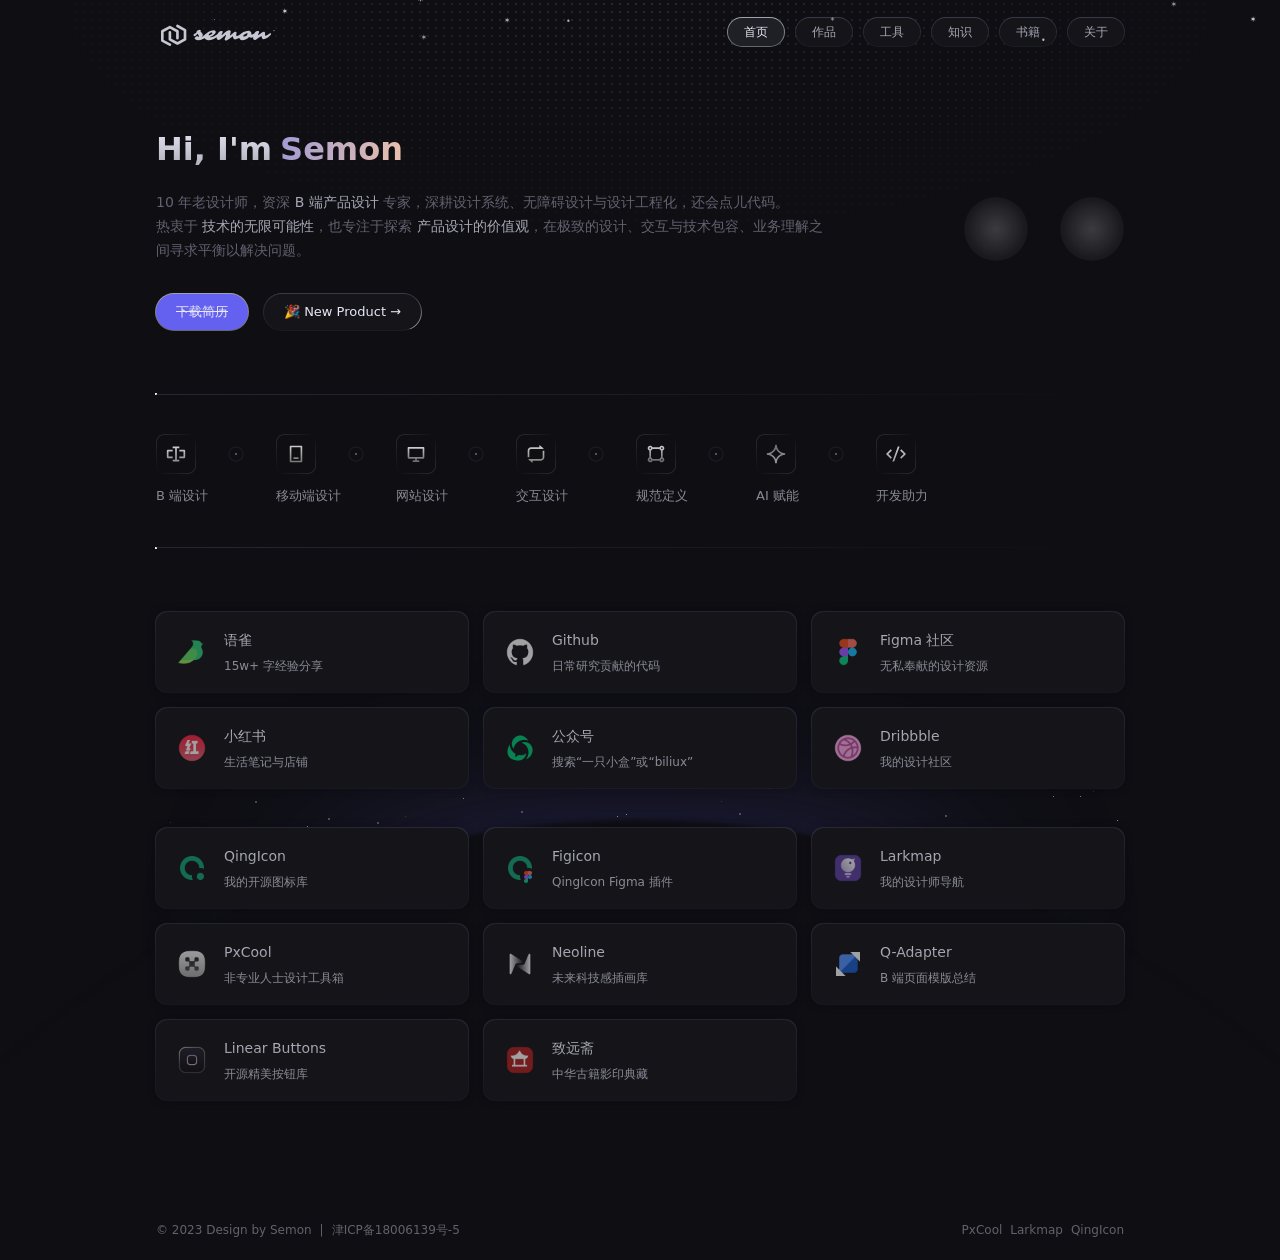
==== commit 9a7e63fb: "手机版点开图标更新" ====
--- a/index.html
+++ b/index.html
@@ -52,7 +52,7 @@
                 <li class="magical btn" onclick="window.location.href='./about.html'">关于</li>
             </div>
             <div class="menu" id="menu-expand">
-                <li class="magical btn menu-expand-btn" id="menu-expand-child"><i class="icon menu-icon"></i></li>
+                <li class="magical btn menu-expand-btn" id="menu-expand-child"><svg width="24" height="24" viewBox="0 0 24 24" fill="none" xmlns="http://www.w3.org/2000/svg"><path d="M4 12H20" stroke="#E8E8F6" stroke-width="2" stroke-linecap="round" stroke-linejoin="round"/><path d="M4 6H20" stroke="#E8E8F6" stroke-width="2" stroke-linecap="round" stroke-linejoin="round"/><path d="M4 18H20" stroke="#E8E8F6" stroke-width="2" stroke-linecap="round" stroke-linejoin="round"/></svg></li>
             </div>
             <div id="menu-panel">
                 <div class="menu-panel-content" id="menu-panel-content"></div>
@@ -154,7 +154,7 @@
             </div>
             <div class="link-list load-pro">
                 <div class="magical link-card">
-                    <a href="https://www.yuque.com/asorn" target="_blank">
+                    <a href="https://www.yuque.com/jingla-iijqo" target="_blank">
                         <img src="./assets/index/yuque.png" alt="">
                         <div class="info">
                             <div class="info-title">语雀</div>
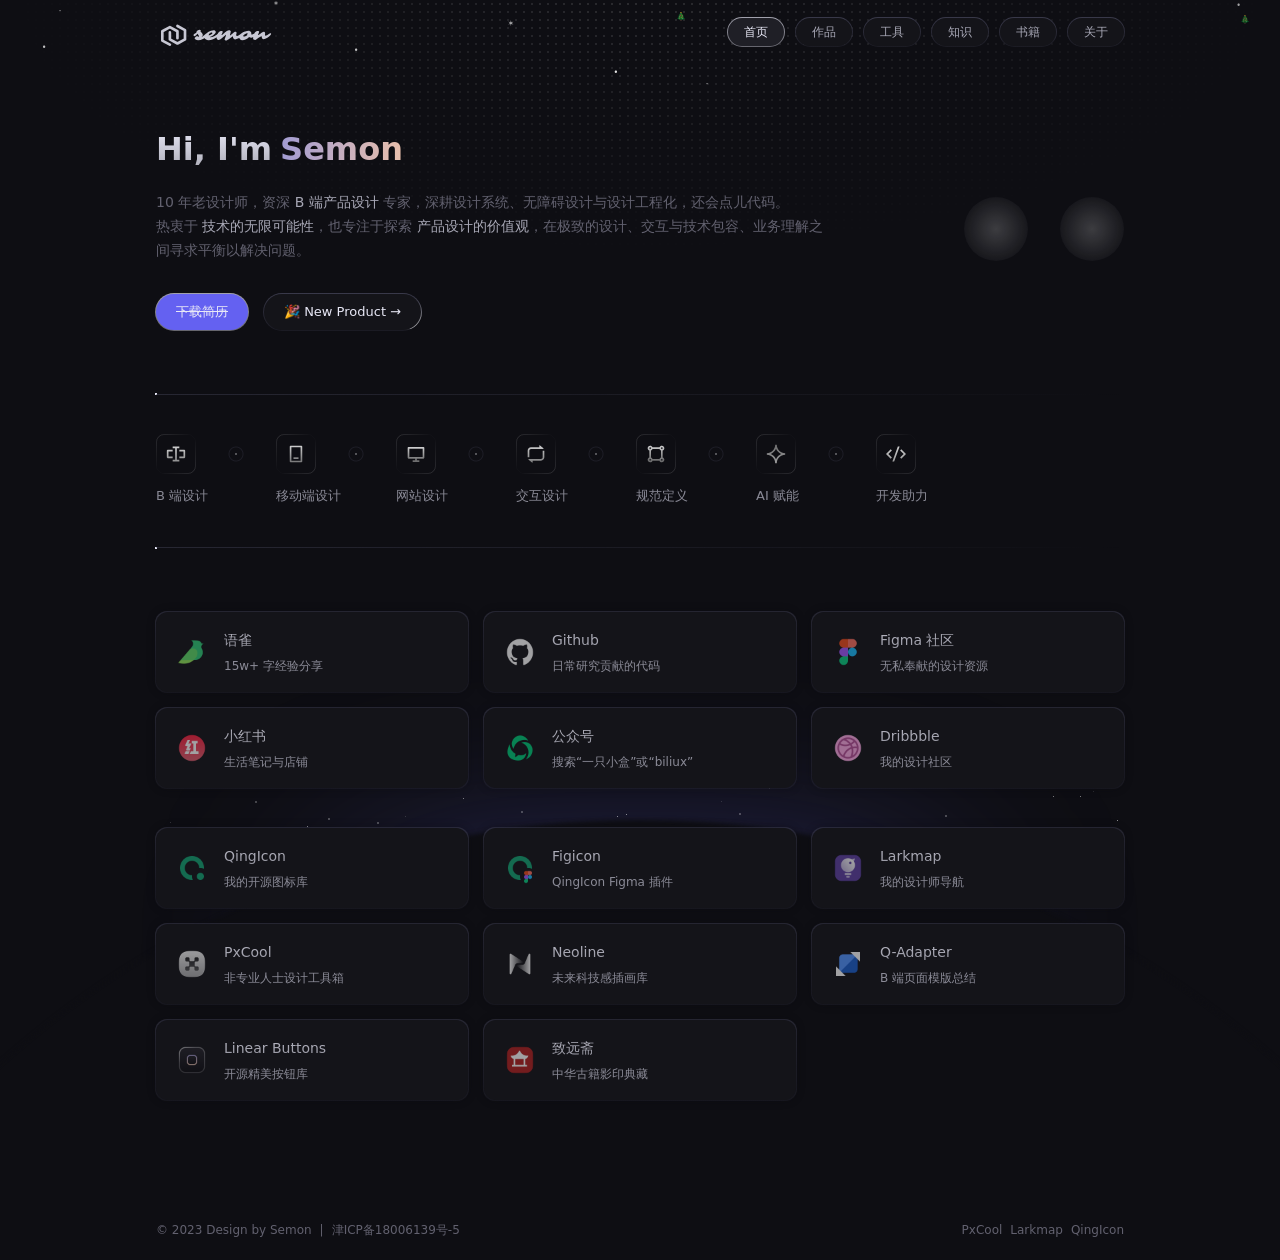
==== commit 364ac58c: "Update index.html" ====
--- a/index.html
+++ b/index.html
@@ -171,7 +171,7 @@
                     </a>
                 </div>
                 <div class="magical link-card">
-                    <a href="https://github.com/asorn" target="_blank">
+                    <a href="https://github.com/semorn" target="_blank">
                         <img src="./assets/index/github.png" alt="">
                         <div class="info">
                             <div class="info-title">Github</div>
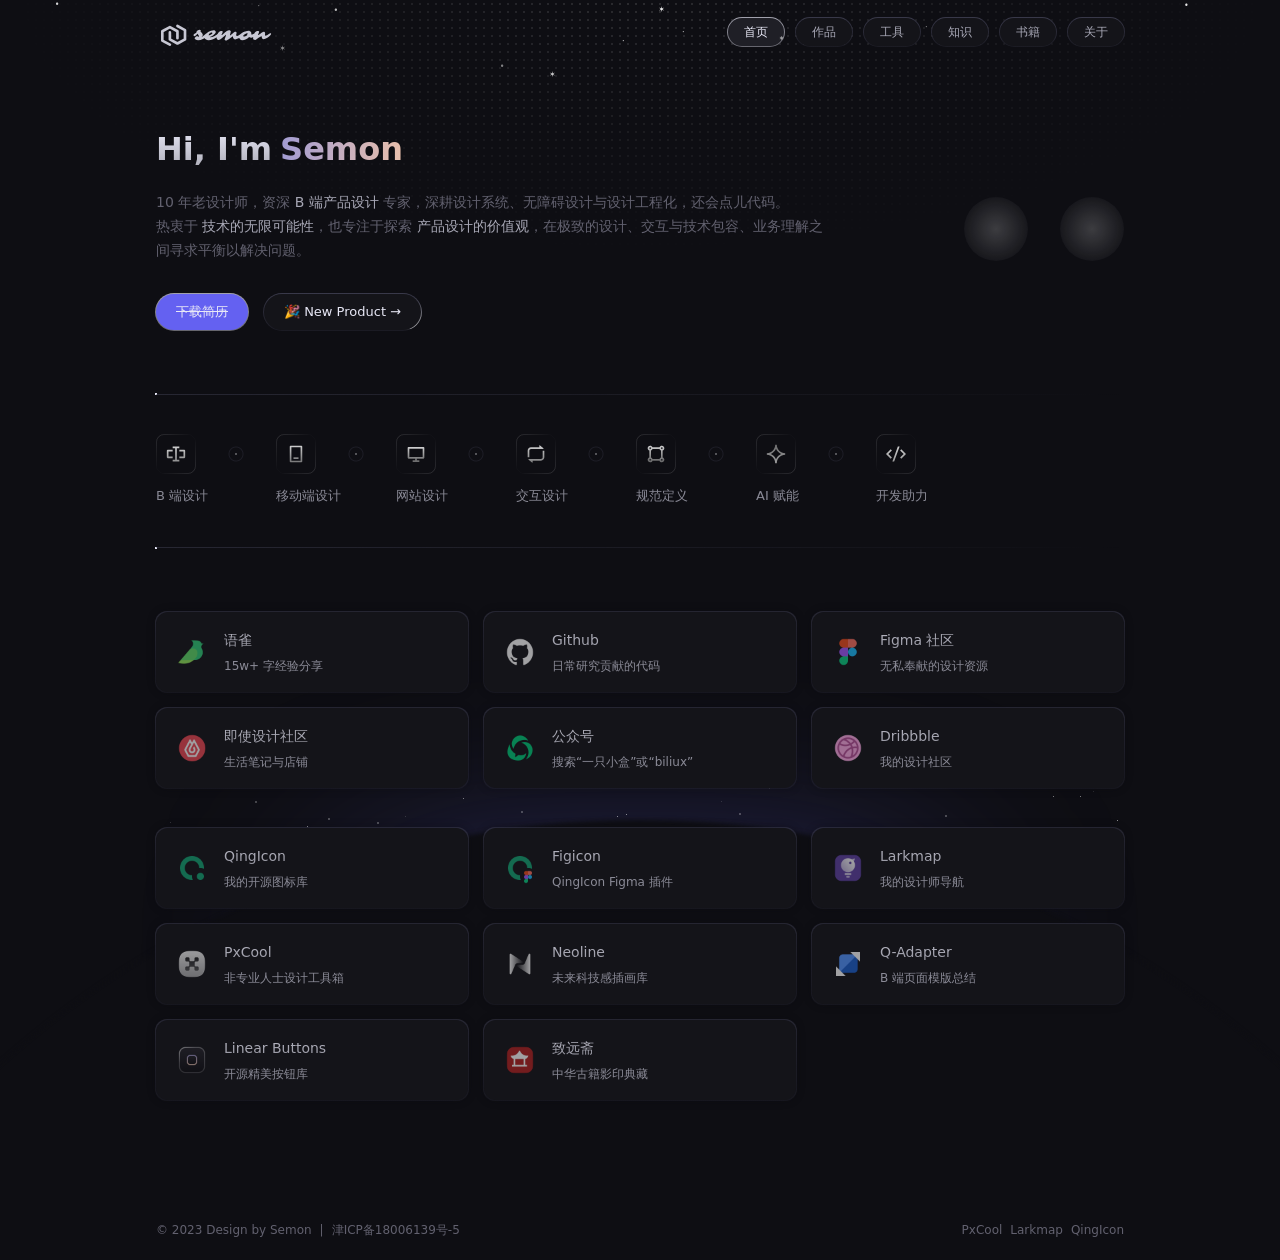
==== commit ce427830: "1" ====
--- a/index.html
+++ b/index.html
@@ -205,10 +205,10 @@
                     </a>
                 </div>
                 <div class="magical link-card">
-                    <a href="https://www.xiaohongshu.com/user/profile/58febdab50c4b4527ef0dc09" target="_blank">
-                        <img src="./assets/index/xiaohongshu.png" alt="">
-                        <div class="info">
-                            <div class="info-title">小红书</div>
+                    <a href="https://js.design/community?category=personHome&id=62d74d619b2b1f3bd483d148" target="_blank">
+                        <img src="./assets/index/design-community.png" alt="即使设计社区">
+                        <div class="info">
+                            <div class="info-title">即使设计社区</div>
                             <div class="info-desc">生活笔记与店铺</div>
                         </div>
                         <div class="icon icon-arrow">
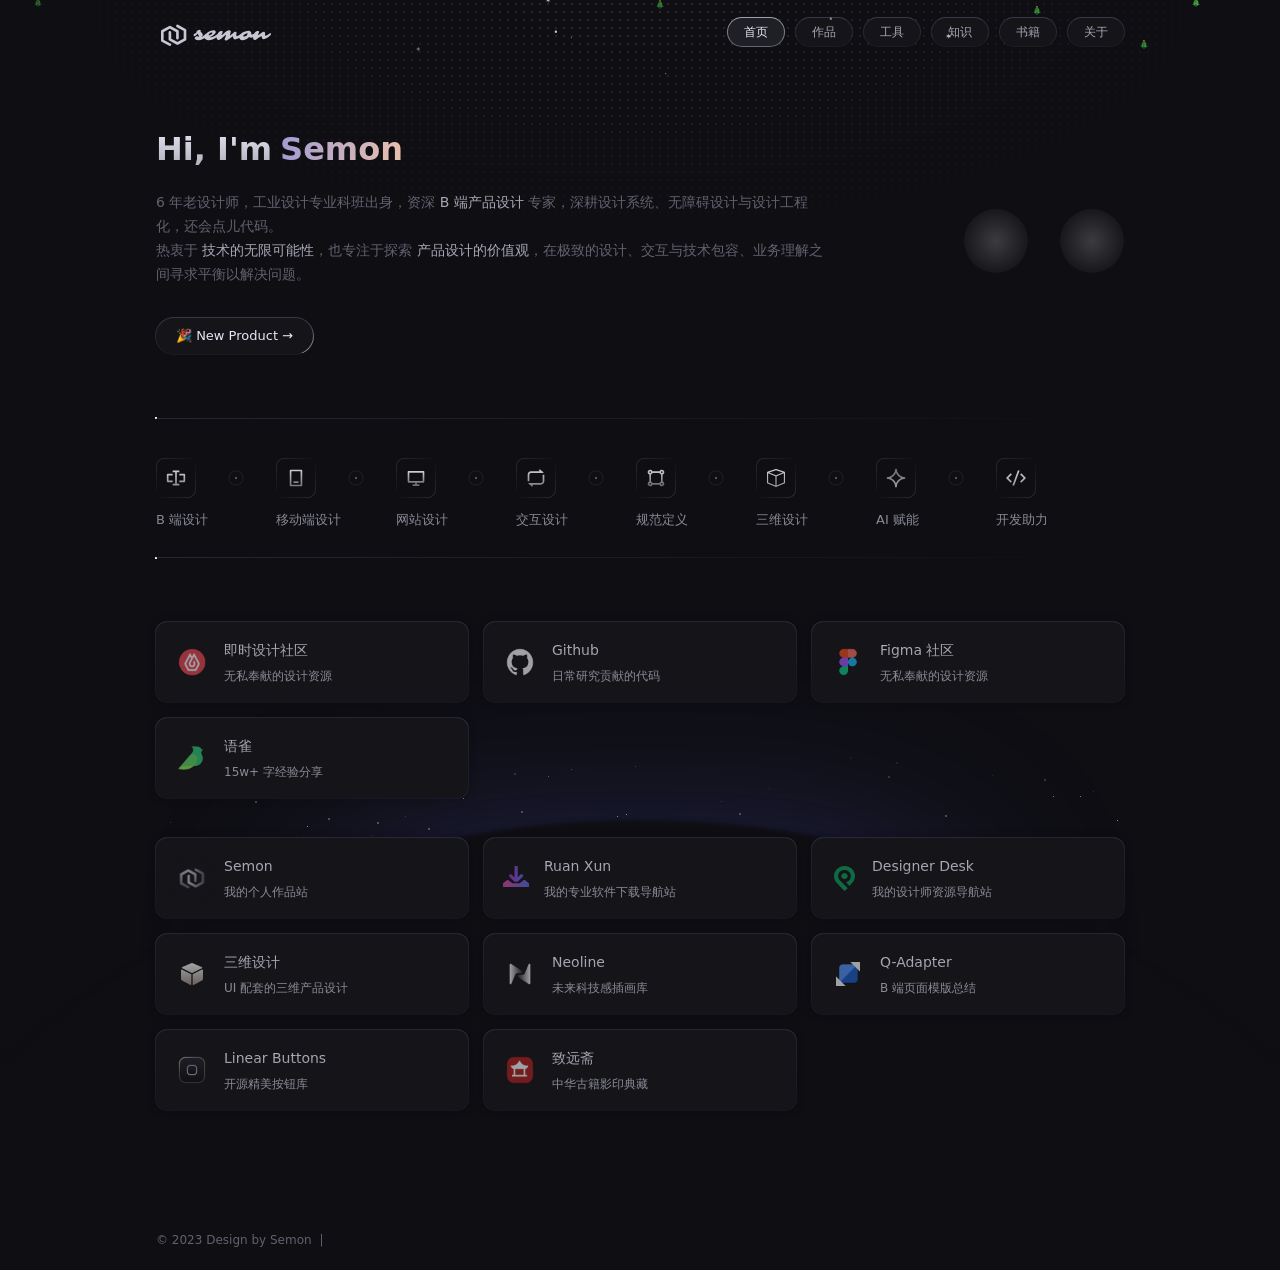
==== commit 928615ea: "1" ====
--- a/index.html
+++ b/index.html
@@ -75,10 +75,10 @@
                 </div>
                 <!-- <div class="loader"></div> -->
                 <div class="hello-introduce">
-                    10 年老设计师，资深<span> B 端产品设计 </span>专家，深耕设计系统、无障碍设计与设计工程化，还会点儿代码。<br>热衷于<span> 技术的无限可能性</span>，也专注于探索 <span>产品设计的价值观</span>，在极致的设计、交互与技术包容、业务理解之间寻求平衡以解决问题。
+                    6 年老设计师，工业设计专业科班出身，资深<span> B 端产品设计 </span>专家，深耕设计系统、无障碍设计与设计工程化，还会点儿代码。<br>热衷于<span> 技术的无限可能性</span>，也专注于探索 <span>产品设计的价值观</span>，在极致的设计、交互与技术包容、业务理解之间寻求平衡以解决问题。
                 </div>
                 <div class="hello-actions">
-                    <div class="magical primary-btn" style="cursor: not-allowed;"><a href="javascript:void (0);" style="text-decoration: line-through; cursor: not-allowed;">下载简历</a><div class="btn-snow"></div></div>
+
                     <div class="magical btn normal-btn">
                         <a href='https://pxcool.com' target="_blank">🎉 New Product →</a>
                         <div class="glowing-border"></div>
@@ -98,53 +98,60 @@
         </div>
         <div class="main-content">
             <div class="power-list-container load-pro">
-                <div class="power-list">
+                <div class="power-list" style="height: 140px;">
                     <div class="power-card load-item">
                         <div class="power-container">
                             <div class="card-img" style="background-image: url('./assets/index/tob.svg')"></div>
-                            <div class="title">B 端设计</div>
+                            <div class="title" style="margin-bottom: 10px;">B 端设计</div>
                         </div>
                         <span class="power-separator"></span>
                     </div>
                     <div class="power-card load-item">
                         <div class="power-container">
                             <div class="card-img" style="background-image: url('./assets/index/app.svg')"></div>
-                            <div class="title">移动端设计</div>
+                            <div class="title" style="margin-bottom: 10px;">移动端设计</div>
                         </div>
                         <span class="power-separator"></span>
                     </div>
                     <div class="power-card load-item">
                         <div class="power-container">
                             <div class="card-img" style="background-image: url('./assets/index/web.svg')"></div>
-                            <div class="title">网站设计</div>
+                            <div class="title" style="margin-bottom: 10px;">网站设计</div>
                         </div>
                         <span class="power-separator"></span>
                     </div>
                     <div class="power-card load-item">
                         <div class="power-container">
                             <div class="card-img" style="background-image: url('./assets/index/interactive.svg')"></div>
-                            <div class="title">交互设计</div>
+                            <div class="title" style="margin-bottom: 10px;">交互设计</div>
                         </div>
                         <span class="power-separator"></span>
                     </div>
                     <div class="power-card load-item">
                         <div class="power-container">
                             <div class="card-img" style="background-image: url('./assets/index/assets.svg')"></div>
-                            <div class="title">规范定义</div>
+                            <div class="title" style="margin-bottom: 10px;">规范定义</div>
+                        </div>
+                        <span class="power-separator"></span>
+                    </div>
+                    <div class="power-card load-item">
+                        <div class="power-container">
+                            <div class="card-img" style="background-image: url('./assets/index/3d-design.svg')"></div>
+                            <div class="title" style="margin-bottom: 10px;">三维设计</div>
                         </div>
                         <span class="power-separator"></span>
                     </div>
                     <div class="power-card load-item">
                         <div class="power-container">
                             <div class="card-img" style="background-image: url('./assets/index/ai.svg')"></div>
-                            <div class="title">AI 赋能</div>
+                            <div class="title" style="margin-bottom: 10px;">AI 赋能</div>
                         </div>
                         <span class="power-separator"></span>
                     </div>
                     <div class="power-card load-item">
                         <div class="power-container">
                             <div class="card-img" style="background-image: url('./assets/index/code.svg')"></div>
-                            <div class="title">开发助力</div>
+                            <div class="title" style="margin-bottom: 10px;">开发助力</div>
                         </div>
                     </div>
                     <div class="power-card sticky-item" id="sticky-item">
@@ -154,6 +161,57 @@
             </div>
             <div class="link-list load-pro">
                 <div class="magical link-card">
+                    <a href="https://js.design/community?category=personHome&id=62d74d619b2b1f3bd483d148" target="_blank">
+                        <img src="./assets/index/design-community.png" alt="即时设计社区">
+                        <div class="info">
+                            <div class="info-title">即时设计社区</div>
+                            <div class="info-desc">无私奉献的设计资源</div>
+                        </div>
+                        <div class="icon icon-arrow">
+                            <svg xmlns="http://www.w3.org/2000/svg" width="14" height="14" viewBox="0 0 14 14"
+                                fill="none">
+                                <path
+                                    d="M10.55 7.58332H1.16663V6.41665H10.55L7.75415 3.62082L8.5791 2.79587L12.1645 6.3813C12.5062 6.72299 12.5062 7.27701 12.1645 7.61873L8.5791 11.2042L7.75415 10.3792L10.55 7.58332Z"
+                                    fill="#B3B3C1"></path>
+                            </svg>
+                        </div>
+                    </a>
+                </div>
+                <div class="magical link-card">
+                    <a href="https://github.com/semorn" target="_blank">
+                        <img src="./assets/index/github.png" alt="">
+                        <div class="info">
+                            <div class="info-title">Github</div>
+                            <div class="info-desc">日常研究贡献的代码</div>
+                        </div>
+                        <div class="icon icon-arrow">
+                            <svg xmlns="http://www.w3.org/2000/svg" width="14" height="14" viewBox="0 0 14 14"
+                                fill="none">
+                                <path
+                                    d="M10.55 7.58332H1.16663V6.41665H10.55L7.75415 3.62082L8.5791 2.79587L12.1645 6.3813C12.5062 6.72299 12.5062 7.27701 12.1645 7.61873L8.5791 11.2042L7.75415 10.3792L10.55 7.58332Z"
+                                    fill="#B3B3C1"></path>
+                            </svg>
+                        </div>
+                    </a>
+                </div>
+                <div class="magical link-card">
+                    <a href="https://www.figma.com/@asorn" target="_blank">
+                        <img src="./assets/index/figma.png" alt="">
+                        <div class="info">
+                            <div class="info-title">Figma 社区</div>
+                            <div class="info-desc">无私奉献的设计资源</div>
+                        </div>
+                        <div class="icon icon-arrow">
+                            <svg xmlns="http://www.w3.org/2000/svg" width="14" height="14" viewBox="0 0 14 14"
+                                fill="none">
+                                <path
+                                    d="M10.55 7.58332H1.16663V6.41665H10.55L7.75415 3.62082L8.5791 2.79587L12.1645 6.3813C12.5062 6.72299 12.5062 7.27701 12.1645 7.61873L8.5791 11.2042L7.75415 10.3792L10.55 7.58332Z"
+                                    fill="#B3B3C1"></path>
+                            </svg>
+                        </div>
+                    </a>
+                </div>
+                <div class="magical link-card">
                     <a href="https://www.yuque.com/jingla-iijqo" target="_blank">
                         <img src="./assets/index/yuque.png" alt="">
                         <div class="info">
@@ -170,150 +228,67 @@
                         </div>
                     </a>
                 </div>
-                <div class="magical link-card">
-                    <a href="https://github.com/semorn" target="_blank">
-                        <img src="./assets/index/github.png" alt="">
-                        <div class="info">
-                            <div class="info-title">Github</div>
-                            <div class="info-desc">日常研究贡献的代码</div>
-                        </div>
-                        <div class="icon icon-arrow">
-                            <svg xmlns="http://www.w3.org/2000/svg" width="14" height="14" viewBox="0 0 14 14"
-                                fill="none">
-                                <path
-                                    d="M10.55 7.58332H1.16663V6.41665H10.55L7.75415 3.62082L8.5791 2.79587L12.1645 6.3813C12.5062 6.72299 12.5062 7.27701 12.1645 7.61873L8.5791 11.2042L7.75415 10.3792L10.55 7.58332Z"
-                                    fill="#B3B3C1"></path>
-                            </svg>
-                        </div>
-                    </a>
-                </div>
-                <div class="magical link-card">
-                    <a href="https://www.figma.com/@asorn" target="_blank">
-                        <img src="./assets/index/figma.png" alt="">
-                        <div class="info">
-                            <div class="info-title">Figma 社区</div>
-                            <div class="info-desc">无私奉献的设计资源</div>
-                        </div>
-                        <div class="icon icon-arrow">
-                            <svg xmlns="http://www.w3.org/2000/svg" width="14" height="14" viewBox="0 0 14 14"
-                                fill="none">
-                                <path
-                                    d="M10.55 7.58332H1.16663V6.41665H10.55L7.75415 3.62082L8.5791 2.79587L12.1645 6.3813C12.5062 6.72299 12.5062 7.27701 12.1645 7.61873L8.5791 11.2042L7.75415 10.3792L10.55 7.58332Z"
-                                    fill="#B3B3C1"></path>
-                            </svg>
-                        </div>
-                    </a>
-                </div>
-                <div class="magical link-card">
-                    <a href="https://js.design/community?category=personHome&id=62d74d619b2b1f3bd483d148" target="_blank">
-                        <img src="./assets/index/design-community.png" alt="即使设计社区">
-                        <div class="info">
-                            <div class="info-title">即使设计社区</div>
-                            <div class="info-desc">生活笔记与店铺</div>
-                        </div>
-                        <div class="icon icon-arrow">
-                            <svg xmlns="http://www.w3.org/2000/svg" width="14" height="14" viewBox="0 0 14 14"
-                                fill="none">
-                                <path
-                                    d="M10.55 7.58332H1.16663V6.41665H10.55L7.75415 3.62082L8.5791 2.79587L12.1645 6.3813C12.5062 6.72299 12.5062 7.27701 12.1645 7.61873L8.5791 11.2042L7.75415 10.3792L10.55 7.58332Z"
-                                    fill="#B3B3C1"></path>
-                            </svg>
-                        </div>
-                    </a>
-                </div>
-                <div class="magical link-card">
-                    <a href="javascript:void(0)">
-                        <img src="./assets/index/gongzhonghao.png" alt="">
-                        <div class="info">
-                            <div class="info-title">公众号</div>
-                            <div class="info-desc">搜索“一只小盒”或“biliux”</div>
-                        </div>
-                        <div class="icon icon-arrow">
-                            <svg xmlns="http://www.w3.org/2000/svg" width="14" height="14" viewBox="0 0 14 14"
-                                fill="none">
-                                <path
-                                    d="M10.55 7.58332H1.16663V6.41665H10.55L7.75415 3.62082L8.5791 2.79587L12.1645 6.3813C12.5062 6.72299 12.5062 7.27701 12.1645 7.61873L8.5791 11.2042L7.75415 10.3792L10.55 7.58332Z"
-                                    fill="#B3B3C1"></path>
-                            </svg>
-                        </div>
-                    </a>
-                </div>
-                <div class="magical link-card">
-                    <a href="https://dribbble.com/Semon" target="_blank">
-                        <img src="./assets/index/dribbble.png" alt="">
-                        <div class="info">
-                            <div class="info-title">Dribbble</div>
-                            <div class="info-desc">我的设计社区</div>
-                        </div>
-                        <div class="icon icon-arrow">
-                            <svg xmlns="http://www.w3.org/2000/svg" width="14" height="14" viewBox="0 0 14 14"
-                                fill="none">
-                                <path
-                                    d="M10.55 7.58332H1.16663V6.41665H10.55L7.75415 3.62082L8.5791 2.79587L12.1645 6.3813C12.5062 6.72299 12.5062 7.27701 12.1645 7.61873L8.5791 11.2042L7.75415 10.3792L10.55 7.58332Z"
-                                    fill="#B3B3C1"></path>
-                            </svg>
-                        </div>
-                    </a>
-                </div>
+
+
             </div>
             <div class="link-list load-pro">
                 <div class="magical link-card">
                     <a href="https://qingicon.com/" target="_blank">
-                        <img src="./assets/index/qingicon.png" alt="">
-                        <div class="info">
-                            <div class="info-title">QingIcon</div>
-                            <div class="info-desc">我的开源图标库</div>
-                        </div>
-                        <div class="icon icon-arrow">
-                            <svg xmlns="http://www.w3.org/2000/svg" width="14" height="14" viewBox="0 0 14 14"
-                                fill="none">
-                                <path
-                                    d="M10.55 7.58332H1.16663V6.41665H10.55L7.75415 3.62082L8.5791 2.79587L12.1645 6.3813C12.5062 6.72299 12.5062 7.27701 12.1645 7.61873L8.5791 11.2042L7.75415 10.3792L10.55 7.58332Z"
-                                    fill="#B3B3C1"></path>
-                            </svg>
-                        </div>
-                    </a>
-                </div>
-                <div class="magical link-card">
-                    <a href="https://www.figma.com/community/plugin/1111565622161029659/figicon" target="_blank">
-                        <img src="./assets/index/figicon.png" alt="">
-                        <div class="info">
-                            <div class="info-title">Figicon</div>
-                            <div class="info-desc">QingIcon Figma 插件</div>
-                        </div>
-                        <div class="icon icon-arrow">
-                            <svg xmlns="http://www.w3.org/2000/svg" width="14" height="14" viewBox="0 0 14 14"
-                                fill="none">
-                                <path
-                                    d="M10.55 7.58332H1.16663V6.41665H10.55L7.75415 3.62082L8.5791 2.79587L12.1645 6.3813C12.5062 6.72299 12.5062 7.27701 12.1645 7.61873L8.5791 11.2042L7.75415 10.3792L10.55 7.58332Z"
-                                    fill="#B3B3C1"></path>
-                            </svg>
-                        </div>
-                    </a>
-                </div>
-                <div class="magical link-card">
-                    <a href="https://www.larkmap.com/" target="_blank">
-                        <img src="./assets/index/larkmap.png" alt="">
-                        <div class="info">
-                            <div class="info-title">Larkmap</div>
-                            <div class="info-desc">我的设计师导航</div>
-                        </div>
-                        <div class="icon icon-arrow">
-                            <svg xmlns="http://www.w3.org/2000/svg" width="14" height="14" viewBox="0 0 14 14"
-                                fill="none">
-                                <path
-                                    d="M10.55 7.58332H1.16663V6.41665H10.55L7.75415 3.62082L8.5791 2.79587L12.1645 6.3813C12.5062 6.72299 12.5062 7.27701 12.1645 7.61873L8.5791 11.2042L7.75415 10.3792L10.55 7.58332Z"
-                                    fill="#B3B3C1"></path>
-                            </svg>
-                        </div>
-                    </a>
-                </div>
-                <div class="magical link-card">
-                    <a href="https://www.pxcool.com/" target="_blank">
-                        <img src="./assets/index/pxcool.png" alt="">
-                        <div class="info">
-                            <div class="info-title">PxCool</div>
-                            <div class="info-desc">非专业人士设计工具箱</div>
+                        <img src="./assets/index/Semon.png" alt="Semon">
+                        <div class="info">
+                            <div class="info-title">Semon</div>
+                            <div class="info-desc">我的个人作品站</div>
+                        </div>
+                        <div class="icon icon-arrow">
+                            <svg xmlns="http://www.w3.org/2000/svg" width="14" height="14" viewBox="0 0 14 14"
+                                fill="none">
+                                <path
+                                    d="M10.55 7.58332H1.16663V6.41665H10.55L7.75415 3.62082L8.5791 2.79587L12.1645 6.3813C12.5062 6.72299 12.5062 7.27701 12.1645 7.61873L8.5791 11.2042L7.75415 10.3792L10.55 7.58332Z"
+                                    fill="#B3B3C1"></path>
+                            </svg>
+                        </div>
+                    </a>
+                </div>
+                <div class="magical link-card">
+                    <a href="https://ruanxun.zeabur.app" target="_blank">
+                        <img src="./assets/index/ruanxun.png" alt="Ruan Xun">
+                        <div class="info">
+                            <div class="info-title">Ruan Xun</div>
+                            <div class="info-desc">我的专业软件下载导航站</div>
+                        </div>
+                        <div class="icon icon-arrow">
+                            <svg xmlns="http://www.w3.org/2000/svg" width="14" height="14" viewBox="0 0 14 14"
+                                fill="none">
+                                <path
+                                    d="M10.55 7.58332H1.16663V6.41665H10.55L7.75415 3.62082L8.5791 2.79587L12.1645 6.3813C12.5062 6.72299 12.5062 7.27701 12.1645 7.61873L8.5791 11.2042L7.75415 10.3792L10.55 7.58332Z"
+                                    fill="#B3B3C1"></path>
+                            </svg>
+                        </div>
+                    </a>
+                </div>
+                <div class="magical link-card">
+                    <a href="https://designerdeck.vercel.app/" target="_blank">
+                        <img src="./assets/index/designer-desk.png" alt="Designer Desk">
+                        <div class="info">
+                            <div class="info-title">Designer Desk</div>
+                            <div class="info-desc">我的设计师资源导航站</div>
+                        </div>
+                        <div class="icon icon-arrow">
+                            <svg xmlns="http://www.w3.org/2000/svg" width="14" height="14" viewBox="0 0 14 14"
+                                fill="none">
+                                <path
+                                    d="M10.55 7.58332H1.16663V6.41665H10.55L7.75415 3.62082L8.5791 2.79587L12.1645 6.3813C12.5062 6.72299 12.5062 7.27701 12.1645 7.61873L8.5791 11.2042L7.75415 10.3792L10.55 7.58332Z"
+                                    fill="#B3B3C1"></path>
+                            </svg>
+                        </div>
+                    </a>
+                </div>
+                <div class="magical link-card">
+                    <a href="https://boardmix.cn/app/share/CAE.CNr7iAwgASoQwfGuJpscZe7ewv1PMmVyVzAGQAE/3VxEcP" target="_blank">
+                        <img src="./assets/index/my3d.png" alt="三维设计">
+                        <div class="info">
+                            <div class="info-title">三维设计</div>
+                            <div class="info-desc">UI 配套的三维产品设计</div>
                         </div>
                         <div class="icon icon-arrow">
                             <svg xmlns="http://www.w3.org/2000/svg" width="14" height="14" viewBox="0 0 14 14"
@@ -402,13 +377,12 @@
                 <div>© 2023 Design by <a href="https://asorn.cn/" target="_blank">Semon</a></div>
                 <span>|</span>
                 <div class="fillings">
-                    <a href="http://beian.miit.gov.cn/" target="_blank">津ICP备18006139号-5</a>
+
                 </div>
             </div>
             <div class="friends">
-                <a href="https://www.pxcool.com/" target="_blank">PxCool</a>
-                <a href="https://larkmap.com/" target="_blank">Larkmap</a>
-                <a href="https://qingicon.com/" target="_blank">QingIcon</a>
+
+
             </div>
         </div>
     </div>
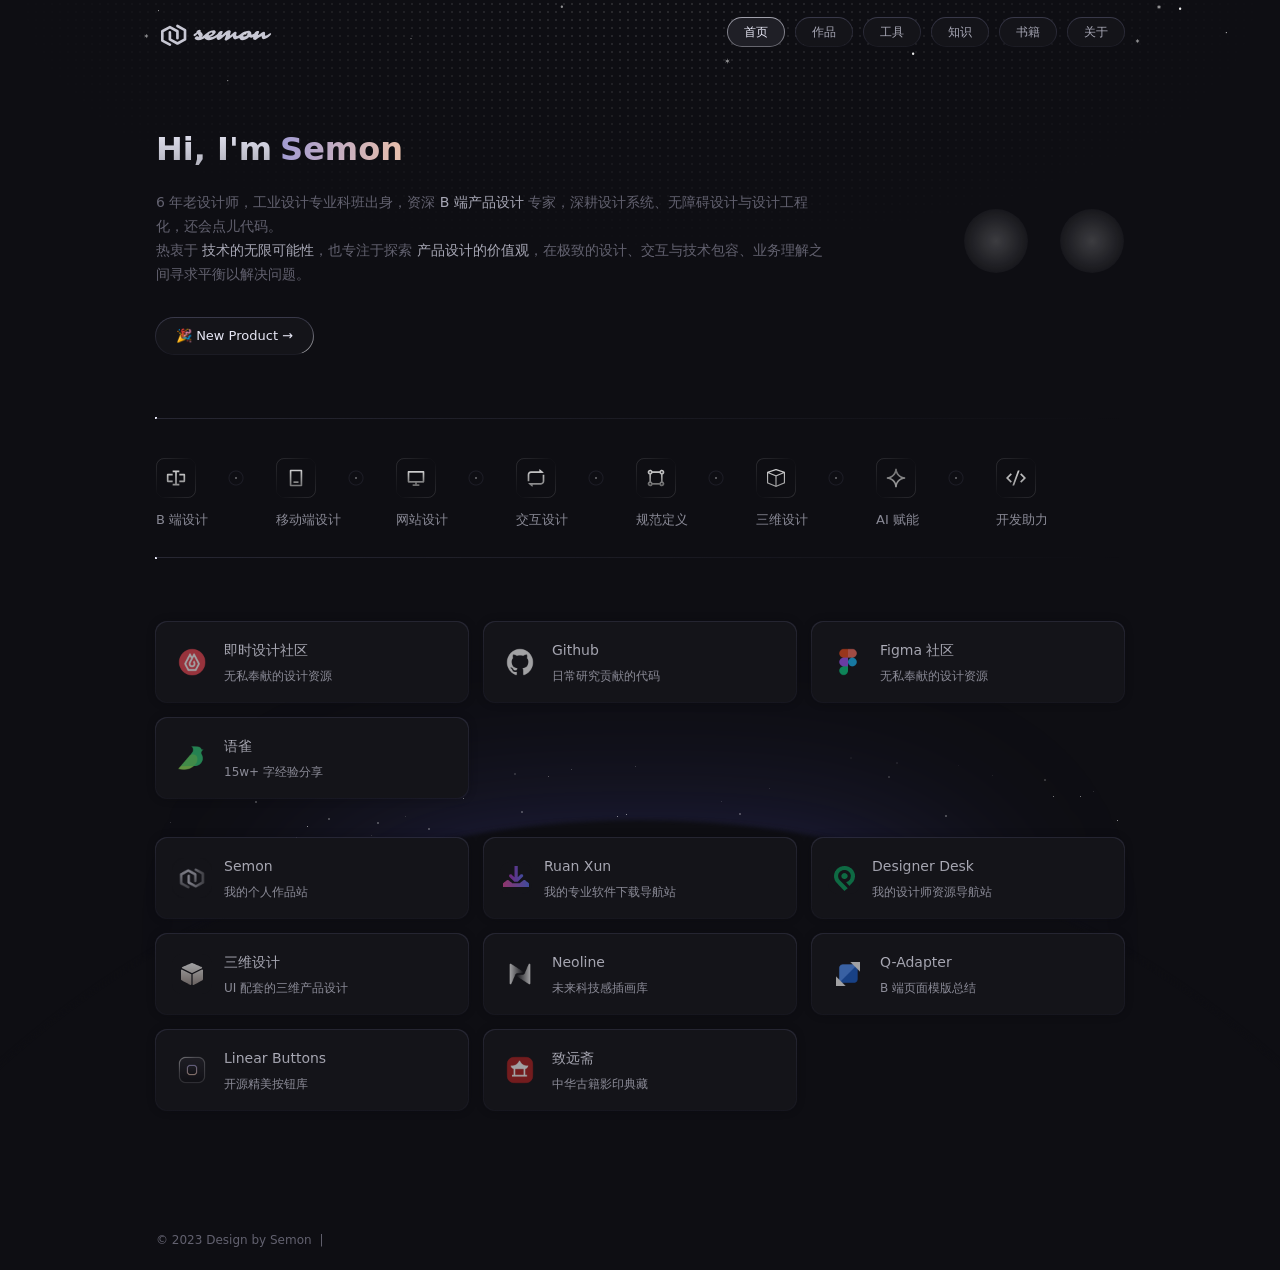
==== commit 36d9fe2d: "1" ====
--- a/index.html
+++ b/index.html
@@ -233,7 +233,7 @@
             </div>
             <div class="link-list load-pro">
                 <div class="magical link-card">
-                    <a href="https://qingicon.com/" target="_blank">
+                    <a href="https://semon.zeabur.app/" target="_blank">
                         <img src="./assets/index/Semon.png" alt="Semon">
                         <div class="info">
                             <div class="info-title">Semon</div>
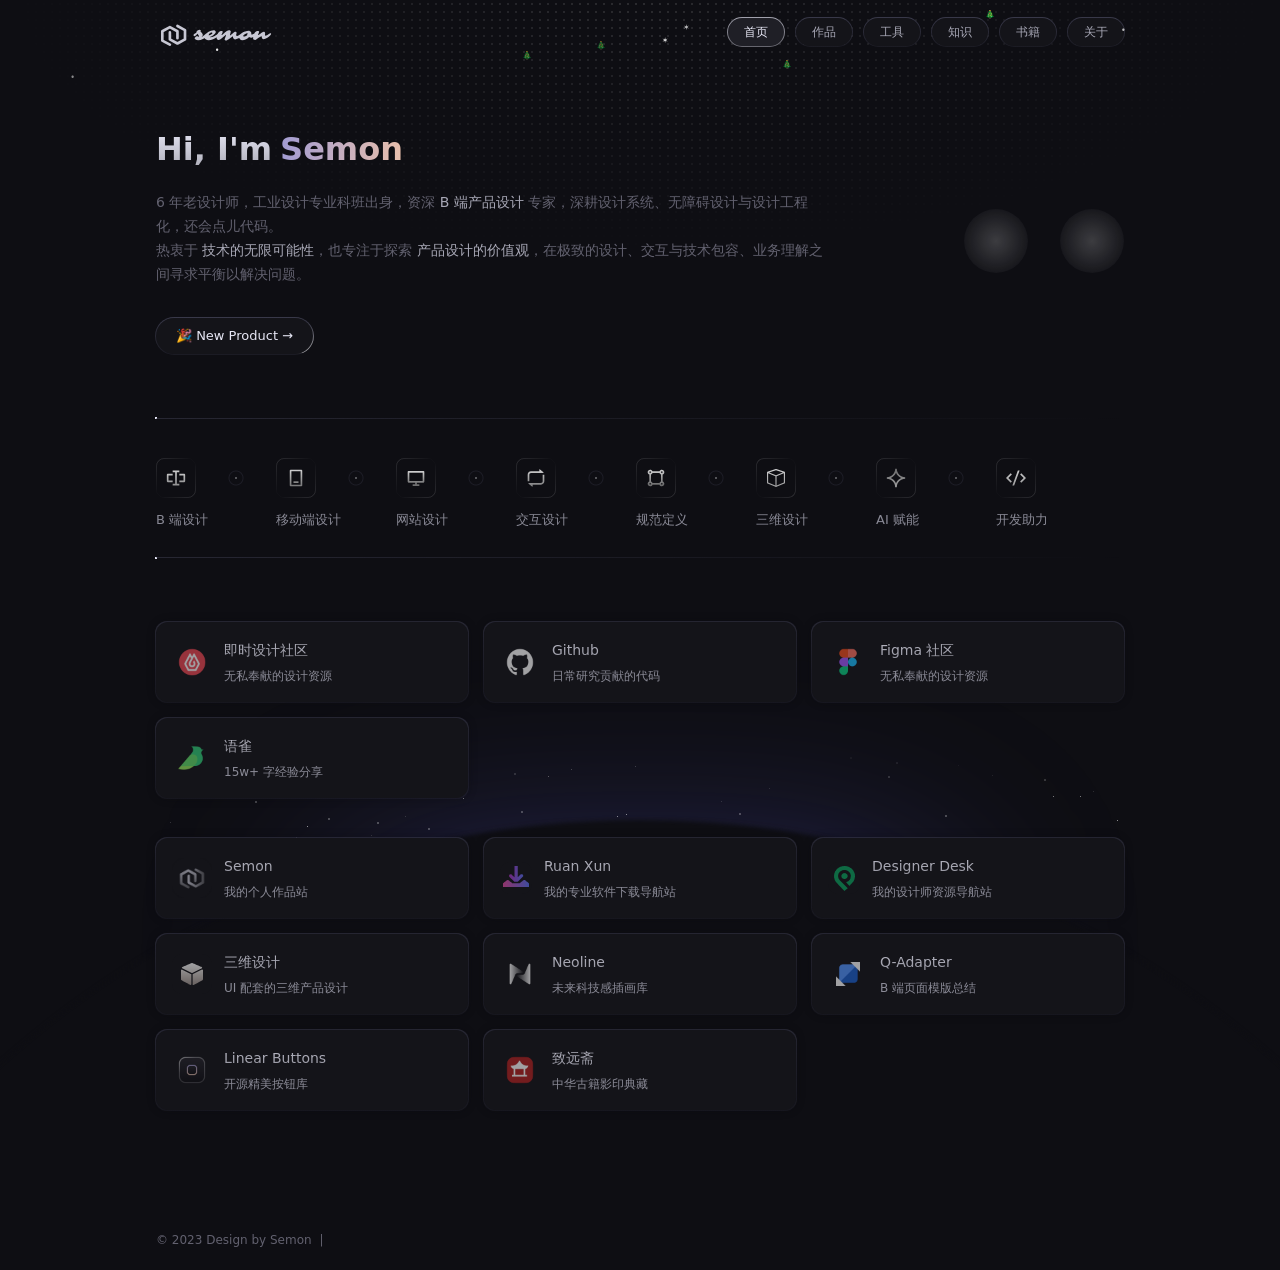
==== commit 06e82f67: "1" ====
--- a/index.html
+++ b/index.html
@@ -284,7 +284,7 @@
                     </a>
                 </div>
                 <div class="magical link-card">
-                    <a href="https://boardmix.cn/app/share/CAE.CNr7iAwgASoQwfGuJpscZe7ewv1PMmVyVzAGQAE/3VxEcP" target="_blank">
+                    <a href="https://boardmix.cn/app/share/CAE.CNr7iAwgASoQTzLQotH6gyBS_03mIGq0yjAGQAE/3VxEcP" target="_blank">
                         <img src="./assets/index/my3d.png" alt="三维设计">
                         <div class="info">
                             <div class="info-title">三维设计</div>
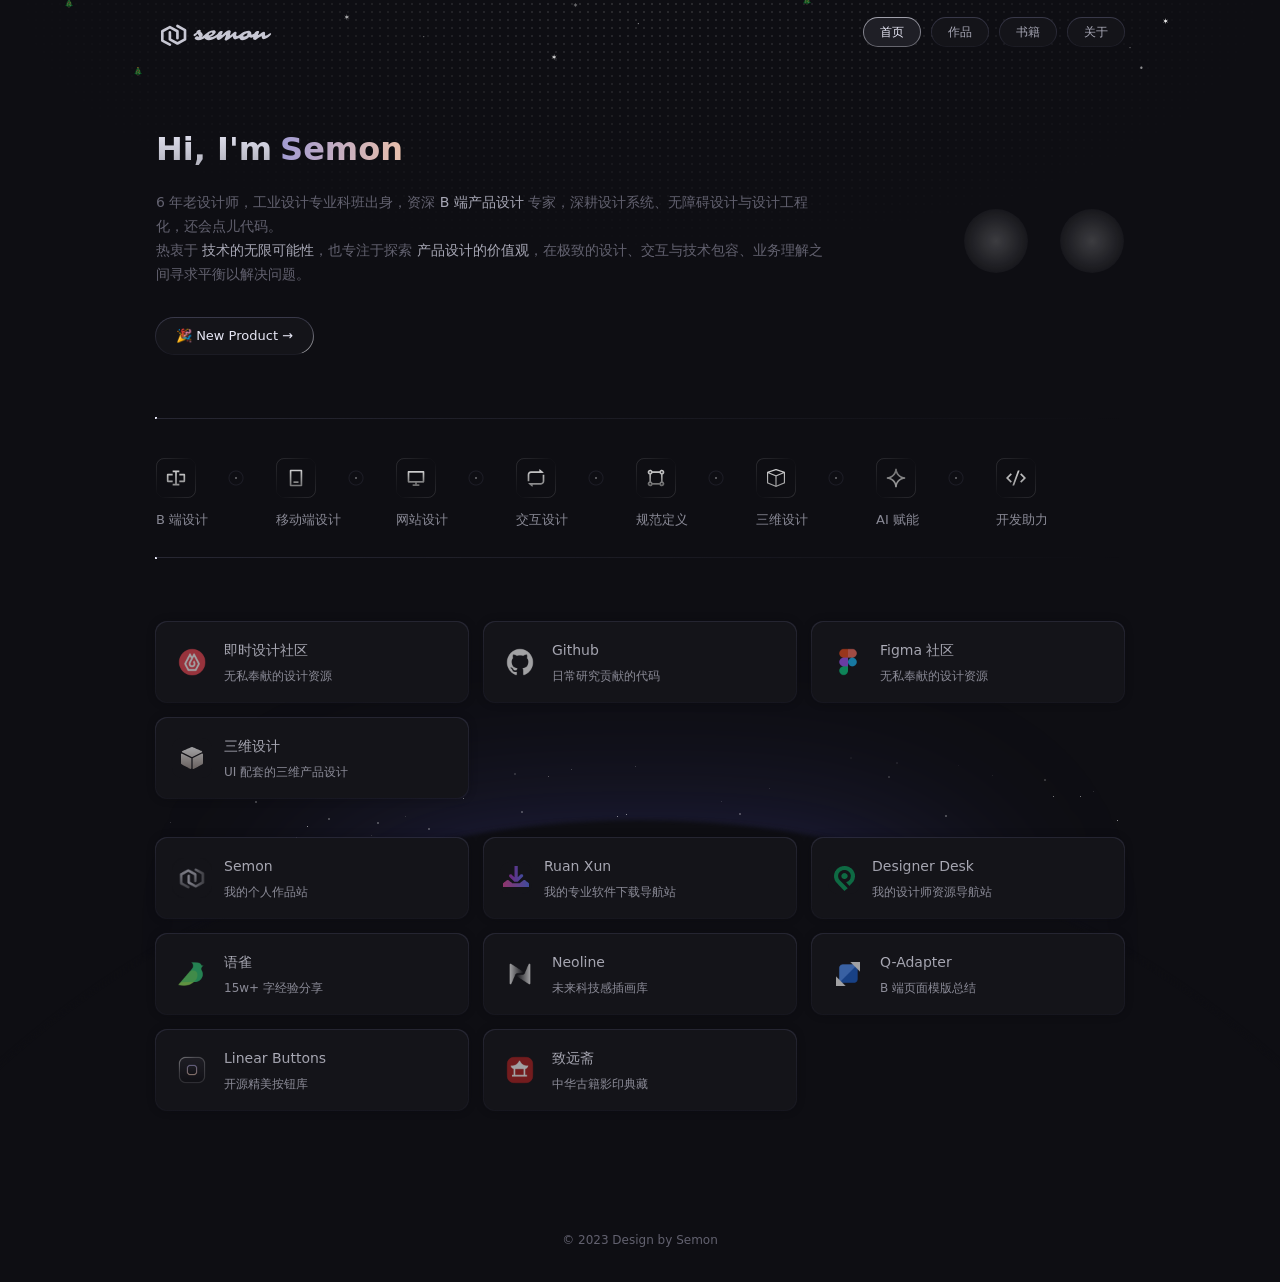
==== commit 0a72c85a: "1" ====
--- a/index.html
+++ b/index.html
@@ -46,8 +46,8 @@
             <div class="menu" id="main-menu">
                 <li class="magical btn nav" onclick="window.location.href='./index.html'">首页</li>
                 <li class="magical btn" onclick="window.location.href='./work.html'">作品</li>
-                <li class="magical btn" onclick="window.location.href='./tool.html'">工具</li>
-                <li class="magical btn" onclick="window.location.href='./blog.html'">知识</li>
+                <li class="magical btn" onclick="window.location.href='./jishisheji.html'" style="display: none;">工具</li>
+                <li class="magical btn" onclick="window.location.href='./blog.html'" style="display: none;">知识</li>
                 <li class="magical btn" onclick="window.location.href='./book.html'">书籍</li>
                 <li class="magical btn" onclick="window.location.href='./about.html'">关于</li>
             </div>
@@ -161,7 +161,7 @@
             </div>
             <div class="link-list load-pro">
                 <div class="magical link-card">
-                    <a href="https://js.design/community?category=personHome&id=62d74d619b2b1f3bd483d148" target="_blank">
+                    <a href="./jishisheji.html" target="_self">
                         <img src="./assets/index/design-community.png" alt="即时设计社区">
                         <div class="info">
                             <div class="info-title">即时设计社区</div>
@@ -195,7 +195,7 @@
                     </a>
                 </div>
                 <div class="magical link-card">
-                    <a href="https://www.figma.com/@asorn" target="_blank">
+                    <a href="./figma.html" target="_self">
                         <img src="./assets/index/figma.png" alt="">
                         <div class="info">
                             <div class="info-title">Figma 社区</div>
@@ -212,83 +212,83 @@
                     </a>
                 </div>
                 <div class="magical link-card">
+                    <a href="./3d.html" target="_self">
+                        <img src="./assets/index/my3d.png" alt="三维设计">
+                        <div class="info">
+                            <div class="info-title">三维设计</div>
+                            <div class="info-desc">UI 配套的三维产品设计</div>
+                        </div>
+                        <div class="icon icon-arrow">
+                            <svg xmlns="http://www.w3.org/2000/svg" width="14" height="14" viewBox="0 0 14 14"
+                                fill="none">
+                                <path
+                                    d="M10.55 7.58332H1.16663V6.41665H10.55L7.75415 3.62082L8.5791 2.79587L12.1645 6.3813C12.5062 6.72299 12.5062 7.27701 12.1645 7.61873L8.5791 11.2042L7.75415 10.3792L10.55 7.58332Z"
+                                    fill="#B3B3C1"></path>
+                            </svg>
+                        </div>
+                    </a>
+                </div>
+
+
+            </div>
+            <div class="link-list load-pro">
+                <div class="magical link-card">
+                    <a href="https://semon.zeabur.app/" target="_blank">
+                        <img src="./assets/index/Semon.png" alt="Semon">
+                        <div class="info">
+                            <div class="info-title">Semon</div>
+                            <div class="info-desc">我的个人作品站</div>
+                        </div>
+                        <div class="icon icon-arrow">
+                            <svg xmlns="http://www.w3.org/2000/svg" width="14" height="14" viewBox="0 0 14 14"
+                                fill="none">
+                                <path
+                                    d="M10.55 7.58332H1.16663V6.41665H10.55L7.75415 3.62082L8.5791 2.79587L12.1645 6.3813C12.5062 6.72299 12.5062 7.27701 12.1645 7.61873L8.5791 11.2042L7.75415 10.3792L10.55 7.58332Z"
+                                    fill="#B3B3C1"></path>
+                            </svg>
+                        </div>
+                    </a>
+                </div>
+                <div class="magical link-card">
+                    <a href="https://ruanxun.zeabur.app" target="_blank">
+                        <img src="./assets/index/ruanxun.png" alt="Ruan Xun">
+                        <div class="info">
+                            <div class="info-title">Ruan Xun</div>
+                            <div class="info-desc">我的专业软件下载导航站</div>
+                        </div>
+                        <div class="icon icon-arrow">
+                            <svg xmlns="http://www.w3.org/2000/svg" width="14" height="14" viewBox="0 0 14 14"
+                                fill="none">
+                                <path
+                                    d="M10.55 7.58332H1.16663V6.41665H10.55L7.75415 3.62082L8.5791 2.79587L12.1645 6.3813C12.5062 6.72299 12.5062 7.27701 12.1645 7.61873L8.5791 11.2042L7.75415 10.3792L10.55 7.58332Z"
+                                    fill="#B3B3C1"></path>
+                            </svg>
+                        </div>
+                    </a>
+                </div>
+                <div class="magical link-card">
+                    <a href="https://designerdeck.vercel.app/" target="_blank">
+                        <img src="./assets/index/designer-desk.png" alt="Designer Desk">
+                        <div class="info">
+                            <div class="info-title">Designer Desk</div>
+                            <div class="info-desc">我的设计师资源导航站</div>
+                        </div>
+                        <div class="icon icon-arrow">
+                            <svg xmlns="http://www.w3.org/2000/svg" width="14" height="14" viewBox="0 0 14 14"
+                                fill="none">
+                                <path
+                                    d="M10.55 7.58332H1.16663V6.41665H10.55L7.75415 3.62082L8.5791 2.79587L12.1645 6.3813C12.5062 6.72299 12.5062 7.27701 12.1645 7.61873L8.5791 11.2042L7.75415 10.3792L10.55 7.58332Z"
+                                    fill="#B3B3C1"></path>
+                            </svg>
+                        </div>
+                    </a>
+                </div>
+                <div class="magical link-card">
                     <a href="https://www.yuque.com/jingla-iijqo" target="_blank">
                         <img src="./assets/index/yuque.png" alt="">
                         <div class="info">
                             <div class="info-title">语雀</div>
                             <div class="info-desc">15w+ 字经验分享</div>
-                        </div>
-                        <div class="icon icon-arrow">
-                            <svg xmlns="http://www.w3.org/2000/svg" width="14" height="14" viewBox="0 0 14 14"
-                                fill="none">
-                                <path
-                                    d="M10.55 7.58332H1.16663V6.41665H10.55L7.75415 3.62082L8.5791 2.79587L12.1645 6.3813C12.5062 6.72299 12.5062 7.27701 12.1645 7.61873L8.5791 11.2042L7.75415 10.3792L10.55 7.58332Z"
-                                    fill="#B3B3C1"></path>
-                            </svg>
-                        </div>
-                    </a>
-                </div>
-
-
-            </div>
-            <div class="link-list load-pro">
-                <div class="magical link-card">
-                    <a href="https://semon.zeabur.app/" target="_blank">
-                        <img src="./assets/index/Semon.png" alt="Semon">
-                        <div class="info">
-                            <div class="info-title">Semon</div>
-                            <div class="info-desc">我的个人作品站</div>
-                        </div>
-                        <div class="icon icon-arrow">
-                            <svg xmlns="http://www.w3.org/2000/svg" width="14" height="14" viewBox="0 0 14 14"
-                                fill="none">
-                                <path
-                                    d="M10.55 7.58332H1.16663V6.41665H10.55L7.75415 3.62082L8.5791 2.79587L12.1645 6.3813C12.5062 6.72299 12.5062 7.27701 12.1645 7.61873L8.5791 11.2042L7.75415 10.3792L10.55 7.58332Z"
-                                    fill="#B3B3C1"></path>
-                            </svg>
-                        </div>
-                    </a>
-                </div>
-                <div class="magical link-card">
-                    <a href="https://ruanxun.zeabur.app" target="_blank">
-                        <img src="./assets/index/ruanxun.png" alt="Ruan Xun">
-                        <div class="info">
-                            <div class="info-title">Ruan Xun</div>
-                            <div class="info-desc">我的专业软件下载导航站</div>
-                        </div>
-                        <div class="icon icon-arrow">
-                            <svg xmlns="http://www.w3.org/2000/svg" width="14" height="14" viewBox="0 0 14 14"
-                                fill="none">
-                                <path
-                                    d="M10.55 7.58332H1.16663V6.41665H10.55L7.75415 3.62082L8.5791 2.79587L12.1645 6.3813C12.5062 6.72299 12.5062 7.27701 12.1645 7.61873L8.5791 11.2042L7.75415 10.3792L10.55 7.58332Z"
-                                    fill="#B3B3C1"></path>
-                            </svg>
-                        </div>
-                    </a>
-                </div>
-                <div class="magical link-card">
-                    <a href="https://designerdeck.vercel.app/" target="_blank">
-                        <img src="./assets/index/designer-desk.png" alt="Designer Desk">
-                        <div class="info">
-                            <div class="info-title">Designer Desk</div>
-                            <div class="info-desc">我的设计师资源导航站</div>
-                        </div>
-                        <div class="icon icon-arrow">
-                            <svg xmlns="http://www.w3.org/2000/svg" width="14" height="14" viewBox="0 0 14 14"
-                                fill="none">
-                                <path
-                                    d="M10.55 7.58332H1.16663V6.41665H10.55L7.75415 3.62082L8.5791 2.79587L12.1645 6.3813C12.5062 6.72299 12.5062 7.27701 12.1645 7.61873L8.5791 11.2042L7.75415 10.3792L10.55 7.58332Z"
-                                    fill="#B3B3C1"></path>
-                            </svg>
-                        </div>
-                    </a>
-                </div>
-                <div class="magical link-card">
-                    <a href="https://boardmix.cn/app/share/CAE.CNr7iAwgASoQTzLQotH6gyBS_03mIGq0yjAGQAE/3VxEcP" target="_blank">
-                        <img src="./assets/index/my3d.png" alt="三维设计">
-                        <div class="info">
-                            <div class="info-title">三维设计</div>
-                            <div class="info-desc">UI 配套的三维产品设计</div>
                         </div>
                         <div class="icon icon-arrow">
                             <svg xmlns="http://www.w3.org/2000/svg" width="14" height="14" viewBox="0 0 14 14"
@@ -372,10 +372,9 @@
         </div>
     </div>
     <div class="footer">
-        <div class="footer-content">
-            <div class="copyright">
+        <div class="footer-content" style="display: flex; flex-direction: column; align-items: center; justify-content: center;">
+            <div class="copyright" style="display: flex; flex-direction: column; align-items: center; justify-content: center;">
                 <div>© 2023 Design by <a href="https://asorn.cn/" target="_blank">Semon</a></div>
-                <span>|</span>
                 <div class="fillings">
 
                 </div>
